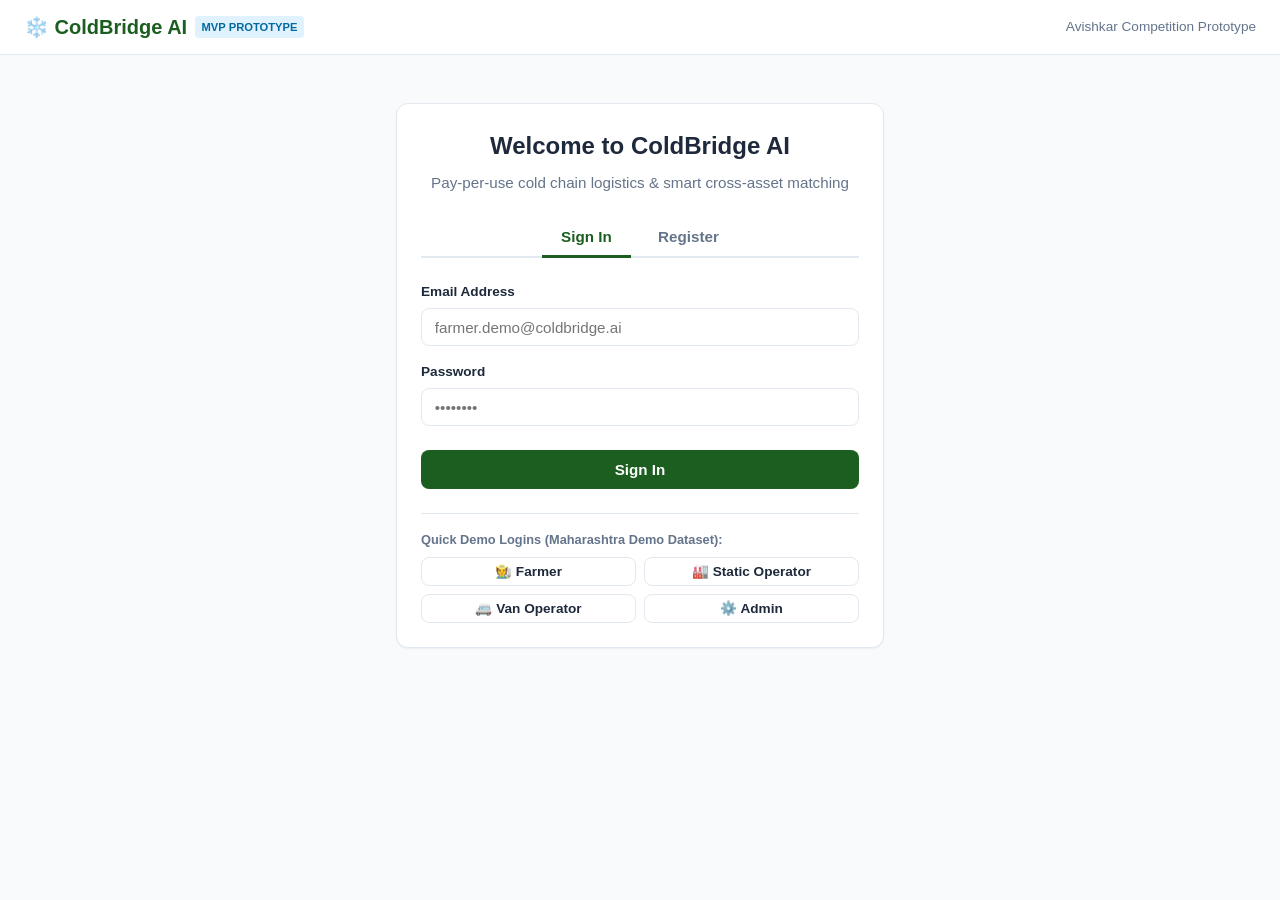
==== frontend/index.html @ 15ec1761 "ColdBridge AI Part 1 complete: P0, M0, M1, M2, M3 done" ====
<!DOCTYPE html>
<html lang="en">
<head>
    <meta charset="UTF-8">
    <meta name="viewport" content="width=device-width, initial-scale=1.0">
    <title>ColdBridge AI – Login & Registration</title>
    <link rel="stylesheet" href="css/style.css">
</head>
<body>
    <header>
        <a href="index.html" class="brand">
            <span>❄️ ColdBridge AI</span>
            <span class="brand-badge">MVP Prototype</span>
        </a>
        <div style="font-size: 0.85rem; color: var(--text-muted);">
            Avishkar Competition Prototype
        </div>
    </header>

    <div class="container" style="max-width: 520px; margin-top: 3rem;">
        <div class="card">
            <h1 class="page-title" style="font-size: 1.5rem; text-align: center;">Welcome to ColdBridge AI</h1>
            <p class="page-subtitle" style="text-align: center; margin-bottom: 1.5rem;">
                Pay-per-use cold chain logistics & smart cross-asset matching
            </p>

            <div id="alertBox" class="alert" style="display: none;"></div>

            <div class="tab-bar" style="justify-content: center;">
                <button class="tab-btn active" id="tabLoginBtn" type="button">Sign In</button>
                <button class="tab-btn" id="tabRegisterBtn" type="button">Register</button>
            </div>

            <!-- Login Form -->
            <form id="loginForm">
                <div class="form-group">
                    <label for="loginEmail">Email Address</label>
                    <input type="email" id="loginEmail" required placeholder="farmer.demo@coldbridge.ai" autocomplete="email">
                </div>
                <div class="form-group">
                    <label for="loginPassword">Password</label>
                    <input type="password" id="loginPassword" required placeholder="••••••••" autocomplete="current-password">
                </div>
                <button type="submit" id="loginSubmitBtn" class="btn btn-primary" style="width: 100%; margin-top: 0.5rem;">
                    Sign In
                </button>

                <div style="margin-top: 1.5rem; padding-top: 1rem; border-top: 1px solid var(--border);">
                    <div style="font-size: 0.8rem; font-weight: 600; color: var(--text-muted); margin-bottom: 0.5rem;">
                        Quick Demo Logins (Maharashtra Demo Dataset):
                    </div>
                    <div style="display: grid; grid-template-columns: 1fr 1fr; gap: 0.5rem;">
                        <button type="button" class="btn btn-secondary btn-sm" id="btnFillFarmer">🧑‍🌾 Farmer</button>
                        <button type="button" class="btn btn-secondary btn-sm" id="btnFillStatic">🏭 Static Operator</button>
                        <button type="button" class="btn btn-secondary btn-sm" id="btnFillVan">🚐 Van Operator</button>
                        <button type="button" class="btn btn-secondary btn-sm" id="btnFillAdmin">⚙️ Admin</button>
                    </div>
                </div>
            </form>

            <!-- Register Form -->
            <form id="registerForm" style="display: none;">
                <div class="form-group">
                    <label for="regFullName">Full Name</label>
                    <input type="text" id="regFullName" required placeholder="e.g. Ramesh Patil">
                </div>
                <div class="form-group">
                    <label for="regEmail">Email Address</label>
                    <input type="email" id="regEmail" required placeholder="you@domain.com">
                </div>
                <div class="form-group">
                    <label for="regPassword">Password (min 8 characters)</label>
                    <input type="password" id="regPassword" required minlength="8" placeholder="••••••••">
                </div>
                <div class="form-group">
                    <label for="regRole">Role</label>
                    <select id="regRole" required>
                        <option value="FARMER">Farmer (Store & transport produce)</option>
                        <option value="STATIC_OPERATOR">Static Cold Room Operator</option>
                        <option value="VAN_OPERATOR">Mobile Solar Van Operator</option>
                        <option value="BUYER">Buyer (Wholesaler / Retailer)</option>
                    </select>
                </div>
                <div class="form-group">
                    <label for="regPhone">Phone Number</label>
                    <input type="tel" id="regPhone" placeholder="+91-9822011001">
                </div>
                <button type="submit" id="regSubmitBtn" class="btn btn-primary" style="width: 100%; margin-top: 0.5rem;">
                    Create Account
                </button>
            </form>
        </div>
    </div>

    <script type="module">
        import { login, register, getMe, redirectByRole } from './js/auth.js';

        const alertBox = document.getElementById('alertBox');
        const loginForm = document.getElementById('loginForm');
        const registerForm = document.getElementById('registerForm');
        const tabLoginBtn = document.getElementById('tabLoginBtn');
        const tabRegisterBtn = document.getElementById('tabRegisterBtn');

        function showAlert(msg, type = 'error') {
            alertBox.className = `alert alert-${type}`;
            alertBox.textContent = msg;
            alertBox.style.display = 'block';
        }

        function hideAlert() {
            alertBox.style.display = 'none';
        }

        // Check if already authenticated on page load
        (async () => {
            try {
                const user = await getMe();
                if (user) {
                    redirectByRole(user);
                }
            } catch (e) {
                // Not authenticated, stay on login page
            }
        })();

        // Tab Switching
        tabLoginBtn.addEventListener('click', () => {
            tabLoginBtn.classList.add('active');
            tabRegisterBtn.classList.remove('active');
            loginForm.style.display = 'block';
            registerForm.style.display = 'none';
            hideAlert();
        });

        tabRegisterBtn.addEventListener('click', () => {
            tabRegisterBtn.classList.add('active');
            tabLoginBtn.classList.remove('active');
            registerForm.style.display = 'block';
            loginForm.style.display = 'none';
            hideAlert();
        });

        // Demo login autofill
        document.getElementById('btnFillFarmer').addEventListener('click', () => {
            document.getElementById('loginEmail').value = 'farmer.demo@coldbridge.ai';
            document.getElementById('loginPassword').value = 'FarmerDemo123!';
        });
        document.getElementById('btnFillStatic').addEventListener('click', () => {
            document.getElementById('loginEmail').value = 'static.demo@coldbridge.ai';
            document.getElementById('loginPassword').value = 'StaticDemo123!';
        });
        document.getElementById('btnFillVan').addEventListener('click', () => {
            document.getElementById('loginEmail').value = 'van.demo@coldbridge.ai';
            document.getElementById('loginPassword').value = 'VanDemo123!';
        });
        document.getElementById('btnFillAdmin').addEventListener('click', () => {
            document.getElementById('loginEmail').value = 'admin.demo@coldbridge.ai';
            document.getElementById('loginPassword').value = 'AdminDemo123!';
        });

        // Login Handler
        loginForm.addEventListener('submit', async (e) => {
            e.preventDefault();
            hideAlert();
            const btn = document.getElementById('loginSubmitBtn');
            btn.disabled = true;
            btn.textContent = 'Signing in...';

            try {
                const email = document.getElementById('loginEmail').value.trim();
                const password = document.getElementById('loginPassword').value;
                const user = await login(email, password);
                showAlert(`Welcome back, ${user.full_name}! Redirecting...`, 'success');
                setTimeout(() => redirectByRole(user), 600);
            } catch (err) {
                showAlert(err.message || 'Login failed', 'error');
            } finally {
                btn.disabled = false;
                btn.textContent = 'Sign In';
            }
        });

        // Register Handler
        registerForm.addEventListener('submit', async (e) => {
            e.preventDefault();
            hideAlert();
            const btn = document.getElementById('regSubmitBtn');
            btn.disabled = true;
            btn.textContent = 'Creating account...';

            try {
                const payload = {
                    full_name: document.getElementById('regFullName').value.trim(),
                    email: document.getElementById('regEmail').value.trim(),
                    password: document.getElementById('regPassword').value,
                    role: document.getElementById('regRole').value,
                    phone: document.getElementById('regPhone').value.trim() || null
                };
                await register(payload);
                showAlert('Account created successfully! Signing you in...', 'success');
                // Automatically log in
                const user = await login(payload.email, payload.password);
                setTimeout(() => redirectByRole(user), 600);
            } catch (err) {
                showAlert(err.message || 'Registration failed', 'error');
            } finally {
                btn.disabled = false;
                btn.textContent = 'Create Account';
            }
        });
    </script>
</body>
</html>
---- frontend/css/style.css ----
/* ColdBridge AI - Modern Accessible Design System */
:root {
    --primary: #1b5e20;
    --primary-light: #4c8c4a;
    --primary-dark: #003300;
    --secondary: #0277bd;
    --secondary-light: #58a5f0;
    --accent: #f57f17;
    --bg-page: #f8fafc;
    --bg-card: #ffffff;
    --text-main: #1e293b;
    --text-muted: #64748b;
    --border: #e2e8f0;
    --border-focus: #1b5e20;
    --success-bg: #dcfce7;
    --success-text: #15803d;
    --warning-bg: #fef9c3;
    --warning-text: #854d0e;
    --error-bg: #fee2e2;
    --error-text: #b91c1c;
    --radius-sm: 4px;
    --radius-md: 8px;
    --radius-lg: 12px;
    --shadow-sm: 0 1px 2px 0 rgb(0 0 0 / 0.05);
    --shadow-md: 0 4px 6px -1px rgb(0 0 0 / 0.1);
}

* {
    box-sizing: border-box;
    margin: 0;
    padding: 0;
}

body {
    font-family: -apple-system, BlinkMacSystemFont, "Segoe UI", Roboto, Oxygen, Ubuntu, Cantarell, sans-serif;
    background-color: var(--bg-page);
    color: var(--text-main);
    line-height: 1.5;
}

/* Header & Navigation */
header {
    background: #ffffff;
    border-bottom: 1px solid var(--border);
    padding: 0.75rem 1.5rem;
    display: flex;
    justify-content: space-between;
    align-items: center;
    position: sticky;
    top: 0;
    z-index: 100;
}

.brand {
    display: flex;
    align-items: center;
    gap: 0.5rem;
    font-size: 1.25rem;
    font-weight: 700;
    color: var(--primary);
    text-decoration: none;
}

.brand-badge {
    font-size: 0.7rem;
    background: #e0f2fe;
    color: #0369a1;
    padding: 0.15rem 0.4rem;
    border-radius: var(--radius-sm);
    font-weight: 600;
    text-transform: uppercase;
}

nav {
    display: flex;
    align-items: center;
    gap: 1rem;
}

nav a {
    color: var(--text-muted);
    text-decoration: none;
    font-weight: 500;
    font-size: 0.95rem;
    padding: 0.4rem 0.6rem;
    border-radius: var(--radius-sm);
    transition: all 0.2s ease;
}

nav a:hover, nav a.active {
    color: var(--primary);
    background: #f0fdf4;
}

.user-pill {
    display: flex;
    align-items: center;
    gap: 0.75rem;
    font-size: 0.85rem;
    background: #f1f5f9;
    padding: 0.35rem 0.75rem;
    border-radius: 9999px;
}

/* Container & Layout */
.container {
    max-width: 1200px;
    margin: 1.5rem auto;
    padding: 0 1rem;
}

.page-title {
    font-size: 1.75rem;
    font-weight: 700;
    margin-bottom: 0.5rem;
    color: var(--text-main);
}

.page-subtitle {
    font-size: 0.95rem;
    color: var(--text-muted);
    margin-bottom: 1.5rem;
}

/* Tabs & Sections */
.tab-bar {
    display: flex;
    gap: 0.5rem;
    border-bottom: 2px solid var(--border);
    margin-bottom: 1.5rem;
}

.tab-btn {
    padding: 0.6rem 1.2rem;
    background: none;
    border: none;
    font-size: 0.95rem;
    font-weight: 600;
    color: var(--text-muted);
    cursor: pointer;
    border-bottom: 3px solid transparent;
    margin-bottom: -2px;
}

.tab-btn.active {
    color: var(--primary);
    border-bottom-color: var(--primary);
}

.tab-content {
    display: none;
}

.tab-content.active {
    display: block;
}

/* Cards */
.card {
    background: var(--bg-card);
    border: 1px solid var(--border);
    border-radius: var(--radius-lg);
    padding: 1.5rem;
    box-shadow: var(--shadow-sm);
    margin-bottom: 1.5rem;
}

.card-title {
    font-size: 1.15rem;
    font-weight: 600;
    margin-bottom: 1rem;
    display: flex;
    justify-content: space-between;
    align-items: center;
}

/* Forms */
.form-grid {
    display: grid;
    grid-template-columns: repeat(auto-fit, minmax(280px, 1fr));
    gap: 1rem;
}

.form-group {
    display: flex;
    flex-direction: column;
    gap: 0.35rem;
    margin-bottom: 1rem;
}

.form-group label {
    font-size: 0.85rem;
    font-weight: 600;
    color: var(--text-main);
}

.form-group input,
.form-group select,
.form-group textarea {
    padding: 0.6rem 0.8rem;
    border: 1px solid var(--border);
    border-radius: var(--radius-md);
    font-size: 0.95rem;
    background: #fff;
    color: var(--text-main);
}

.form-group input:focus,
.form-group select:focus,
.form-group textarea:focus {
    outline: none;
    border-color: var(--border-focus);
    box-shadow: 0 0 0 3px rgba(27, 94, 32, 0.15);
}

.form-help {
    font-size: 0.75rem;
    color: var(--text-muted);
}

/* Buttons */
.btn {
    display: inline-flex;
    align-items: center;
    justify-content: center;
    gap: 0.4rem;
    padding: 0.6rem 1.2rem;
    border-radius: var(--radius-md);
    font-size: 0.95rem;
    font-weight: 600;
    cursor: pointer;
    border: 1px solid transparent;
    transition: all 0.2s ease;
}

.btn-primary {
    background: var(--primary);
    color: #fff;
}
.btn-primary:hover {
    background: var(--primary-light);
}

.btn-secondary {
    background: #fff;
    border-color: var(--border);
    color: var(--text-main);
}
.btn-secondary:hover {
    background: #f8fafc;
}

.btn-danger {
    background: #dc2626;
    color: #fff;
}
.btn-danger:hover {
    background: #b91c1c;
}

.btn-sm {
    padding: 0.35rem 0.75rem;
    font-size: 0.85rem;
}

/* Labels & Badges */
.badge-group {
    display: inline-flex;
    gap: 0.35rem;
    align-items: center;
    flex-wrap: wrap;
}

.badge {
    display: inline-flex;
    align-items: center;
    padding: 0.15rem 0.5rem;
    border-radius: var(--radius-sm);
    font-size: 0.75rem;
    font-weight: 600;
    text-transform: uppercase;
    letter-spacing: 0.02em;
}

/* DATA SOURCE Badges */
.badge-source-simulated {
    background: #f1f5f9;
    color: #475569;
    border: 1px solid #cbd5e1;
}
.badge-source-live {
    background: #dbeafe;
    color: #1e40af;
    border: 1px solid #93c5fd;
}

/* DATA STATUS Badges */
.badge-status-fresh {
    background: var(--success-bg);
    color: var(--success-text);
}
.badge-status-stale {
    background: var(--warning-bg);
    color: var(--warning-text);
}
.badge-status-unavailable {
    background: #f3f4f6;
    color: #6b7280;
}

/* Asset Type Badges */
.badge-type-room {
    background: #dcfce7;
    color: #15803d;
}
.badge-type-van {
    background: #e0f2fe;
    color: #0369a1;
}

/* Notifications & Banners */
.alert {
    padding: 0.75rem 1rem;
    border-radius: var(--radius-md);
    margin-bottom: 1rem;
    font-size: 0.9rem;
    display: flex;
    align-items: center;
    justify-content: space-between;
}
.alert-success {
    background: var(--success-bg);
    color: var(--success-text);
    border: 1px solid #bbf7d0;
}
.alert-error {
    background: var(--error-bg);
    color: var(--error-text);
    border: 1px solid #fecaca;
}
.alert-info {
    background: #e0f2fe;
    color: #0369a1;
    border: 1px solid #bae6fd;
}

/* Tables */
.table-container {
    overflow-x: auto;
}

table {
    width: 100%;
    border-collapse: collapse;
    font-size: 0.9rem;
}

th, td {
    padding: 0.75rem 1rem;
    text-align: left;
    border-bottom: 1px solid var(--border);
}

th {
    background: #f8fafc;
    font-weight: 600;
    color: var(--text-muted);
}

tbody tr:hover {
    background: #f1f5f9;
}

/* Empty / Loading States */
.state-box {
    text-align: center;
    padding: 3rem 1.5rem;
    color: var(--text-muted);
}
.state-box .state-icon {
    font-size: 2.5rem;
    margin-bottom: 0.5rem;
}

/* Grid for Cards */
.grid-cards {
    display: grid;
    grid-template-columns: repeat(auto-fill, minmax(320px, 1fr));
    gap: 1.25rem;
}

.asset-card {
    background: #fff;
    border: 1px solid var(--border);
    border-radius: var(--radius-lg);
    padding: 1.25rem;
    display: flex;
    flex-direction: column;
    gap: 0.75rem;
    box-shadow: var(--shadow-sm);
}

.asset-card-header {
    display: flex;
    justify-content: space-between;
    align-items: flex-start;
}

.asset-meta {
    display: grid;
    grid-template-columns: 1fr 1fr;
    gap: 0.5rem;
    font-size: 0.85rem;
    background: #f8fafc;
    padding: 0.75rem;
    border-radius: var(--radius-md);
}

.asset-meta div {
    display: flex;
    flex-direction: column;
}

.asset-meta span.label {
    font-size: 0.75rem;
    color: var(--text-muted);
}

.asset-meta span.val {
    font-weight: 600;
}
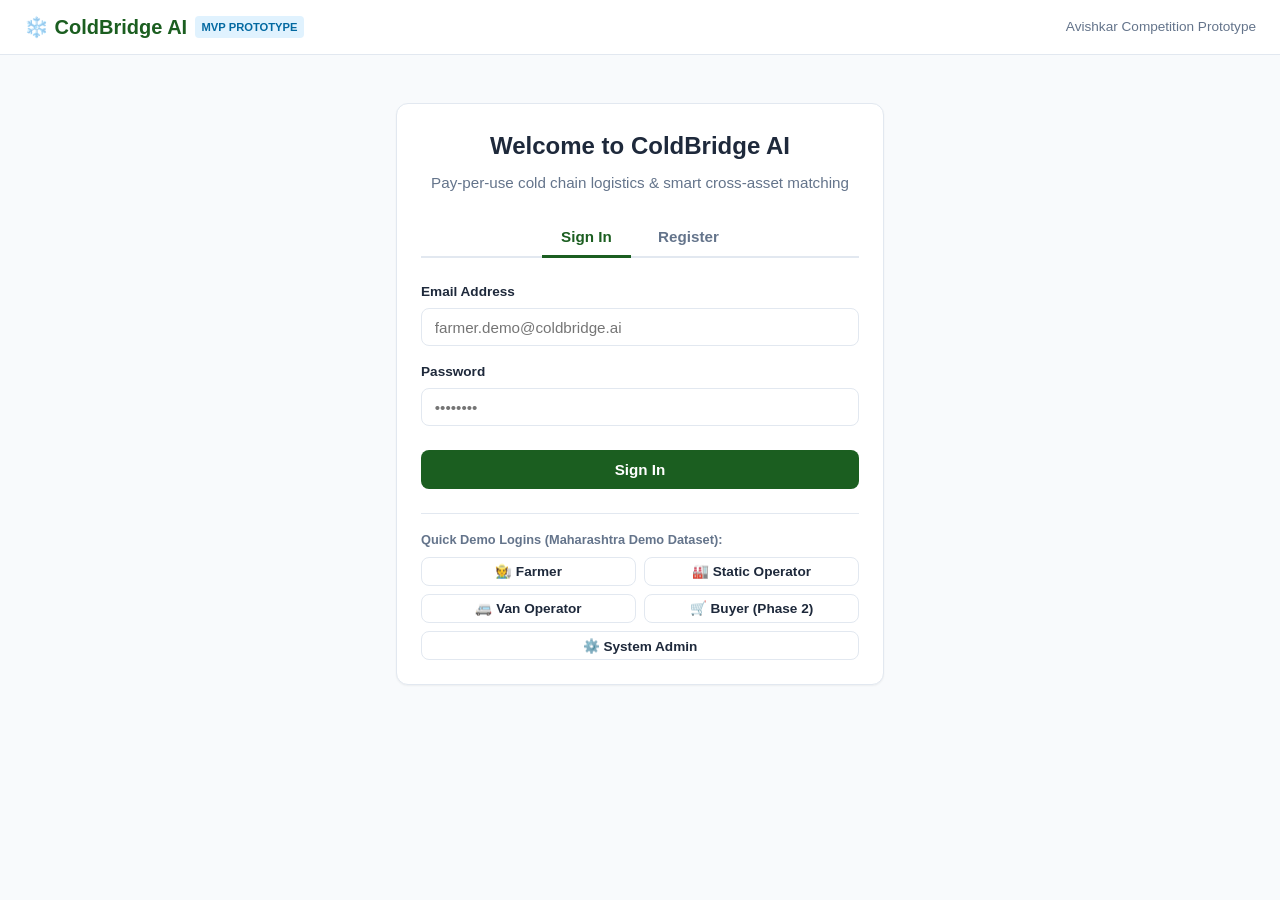
==== commit 4c21a6ca: "M7 done: inventory auto-creation, operator quality approval, surplus marketplace with sliding discou" ====
--- a/frontend/index.html
+++ b/frontend/index.html
@@ -53,7 +53,8 @@
                         <button type="button" class="btn btn-secondary btn-sm" id="btnFillFarmer">🧑‍🌾 Farmer</button>
                         <button type="button" class="btn btn-secondary btn-sm" id="btnFillStatic">🏭 Static Operator</button>
                         <button type="button" class="btn btn-secondary btn-sm" id="btnFillVan">🚐 Van Operator</button>
-                        <button type="button" class="btn btn-secondary btn-sm" id="btnFillAdmin">⚙️ Admin</button>
+                        <button type="button" class="btn btn-secondary btn-sm" id="btnFillBuyer">🛒 Buyer (Phase 2)</button>
+                        <button type="button" class="btn btn-secondary btn-sm" id="btnFillAdmin" style="grid-column: span 2;">⚙️ System Admin</button>
                     </div>
                 </div>
             </form>
@@ -152,6 +153,10 @@
         document.getElementById('btnFillVan').addEventListener('click', () => {
             document.getElementById('loginEmail').value = 'van.demo@coldbridge.ai';
             document.getElementById('loginPassword').value = 'VanDemo123!';
+        });
+        document.getElementById('btnFillBuyer').addEventListener('click', () => {
+            document.getElementById('loginEmail').value = 'buyer.demo@coldbridge.ai';
+            document.getElementById('loginPassword').value = 'BuyerDemo123!';
         });
         document.getElementById('btnFillAdmin').addEventListener('click', () => {
             document.getElementById('loginEmail').value = 'admin.demo@coldbridge.ai';
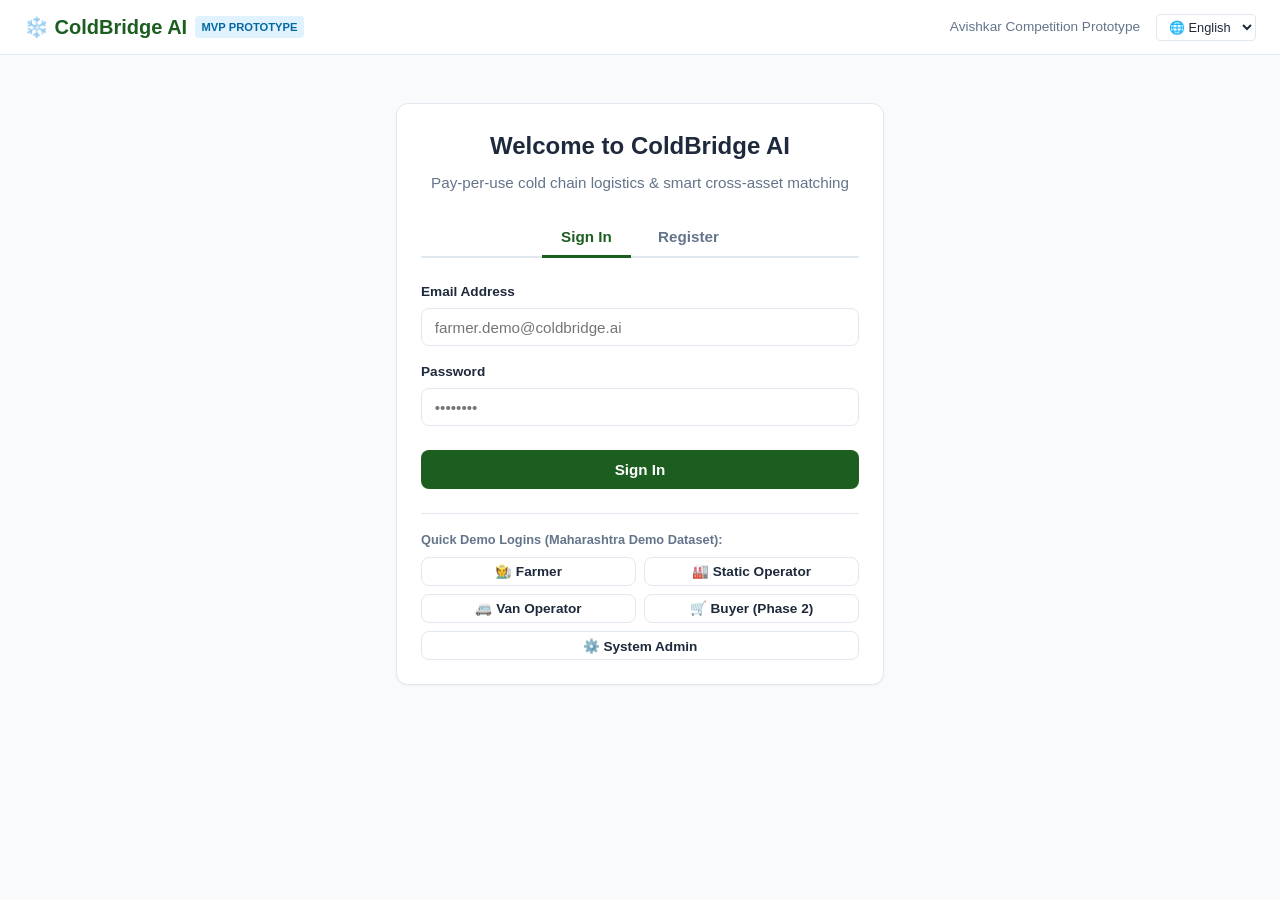
==== commit 7b7e98ee: "C9 done: complete Hindi and Marathi localization dictionary" ====
--- a/frontend/index.html
+++ b/frontend/index.html
@@ -12,41 +12,48 @@
             <span>❄️ ColdBridge AI</span>
             <span class="brand-badge">MVP Prototype</span>
         </a>
-        <div style="font-size: 0.85rem; color: var(--text-muted);">
-            Avishkar Competition Prototype
+        <div style="display: flex; align-items: center; gap: 1rem;">
+            <div style="font-size: 0.85rem; color: var(--text-muted);">
+                Avishkar Competition Prototype
+            </div>
+            <select id="langSwitcher" style="padding: 0.25rem 0.5rem; font-size: 0.8rem; border-radius: 4px; border: 1px solid var(--border); background: var(--surface); color: var(--text); cursor: pointer;">
+                <option value="en">🌐 English</option>
+                <option value="hi">🇮🇳 हिंदी</option>
+                <option value="mr">🚩 मराठी</option>
+            </select>
         </div>
     </header>
 
     <div class="container" style="max-width: 520px; margin-top: 3rem;">
         <div class="card">
-            <h1 class="page-title" style="font-size: 1.5rem; text-align: center;">Welcome to ColdBridge AI</h1>
-            <p class="page-subtitle" style="text-align: center; margin-bottom: 1.5rem;">
+            <h1 class="page-title" style="font-size: 1.5rem; text-align: center;" data-i18n="auth_welcome">Welcome to ColdBridge AI</h1>
+            <p class="page-subtitle" style="text-align: center; margin-bottom: 1.5rem;" data-i18n="auth_subtitle">
                 Pay-per-use cold chain logistics & smart cross-asset matching
             </p>
 
             <div id="alertBox" class="alert" style="display: none;"></div>
 
             <div class="tab-bar" style="justify-content: center;">
-                <button class="tab-btn active" id="tabLoginBtn" type="button">Sign In</button>
-                <button class="tab-btn" id="tabRegisterBtn" type="button">Register</button>
+                <button class="tab-btn active" id="tabLoginBtn" type="button" data-i18n="tab_sign_in">Sign In</button>
+                <button class="tab-btn" id="tabRegisterBtn" type="button" data-i18n="tab_register">Register</button>
             </div>
 
             <!-- Login Form -->
             <form id="loginForm">
                 <div class="form-group">
-                    <label for="loginEmail">Email Address</label>
+                    <label for="loginEmail" data-i18n="label_email">Email Address</label>
                     <input type="email" id="loginEmail" required placeholder="farmer.demo@coldbridge.ai" autocomplete="email">
                 </div>
                 <div class="form-group">
-                    <label for="loginPassword">Password</label>
+                    <label for="loginPassword" data-i18n="label_password">Password</label>
                     <input type="password" id="loginPassword" required placeholder="••••••••" autocomplete="current-password">
                 </div>
-                <button type="submit" id="loginSubmitBtn" class="btn btn-primary" style="width: 100%; margin-top: 0.5rem;">
+                <button type="submit" id="loginSubmitBtn" class="btn btn-primary" style="width: 100%; margin-top: 0.5rem;" data-i18n="btn_sign_in">
                     Sign In
                 </button>
 
                 <div style="margin-top: 1.5rem; padding-top: 1rem; border-top: 1px solid var(--border);">
-                    <div style="font-size: 0.8rem; font-weight: 600; color: var(--text-muted); margin-bottom: 0.5rem;">
+                    <div style="font-size: 0.8rem; font-weight: 600; color: var(--text-muted); margin-bottom: 0.5rem;" data-i18n="demo_logins_title">
                         Quick Demo Logins (Maharashtra Demo Dataset):
                     </div>
                     <div style="display: grid; grid-template-columns: 1fr 1fr; gap: 0.5rem;">
@@ -62,19 +69,19 @@
             <!-- Register Form -->
             <form id="registerForm" style="display: none;">
                 <div class="form-group">
-                    <label for="regFullName">Full Name</label>
+                    <label for="regFullName" data-i18n="label_full_name">Full Name</label>
                     <input type="text" id="regFullName" required placeholder="e.g. Ramesh Patil">
                 </div>
                 <div class="form-group">
-                    <label for="regEmail">Email Address</label>
+                    <label for="regEmail" data-i18n="label_email">Email Address</label>
                     <input type="email" id="regEmail" required placeholder="you@domain.com">
                 </div>
                 <div class="form-group">
-                    <label for="regPassword">Password (min 8 characters)</label>
+                    <label for="regPassword" data-i18n="label_password">Password (min 8 characters)</label>
                     <input type="password" id="regPassword" required minlength="8" placeholder="••••••••">
                 </div>
                 <div class="form-group">
-                    <label for="regRole">Role</label>
+                    <label for="regRole" data-i18n="label_role">Role</label>
                     <select id="regRole" required>
                         <option value="FARMER">Farmer (Store & transport produce)</option>
                         <option value="STATIC_OPERATOR">Static Cold Room Operator</option>
@@ -83,10 +90,10 @@
                     </select>
                 </div>
                 <div class="form-group">
-                    <label for="regPhone">Phone Number</label>
+                    <label for="regPhone" data-i18n="label_phone">Phone Number</label>
                     <input type="tel" id="regPhone" placeholder="+91-9822011001">
                 </div>
-                <button type="submit" id="regSubmitBtn" class="btn btn-primary" style="width: 100%; margin-top: 0.5rem;">
+                <button type="submit" id="regSubmitBtn" class="btn btn-primary" style="width: 100%; margin-top: 0.5rem;" data-i18n="btn_create_account">
                     Create Account
                 </button>
             </form>
@@ -95,6 +102,7 @@
 
     <script type="module">
         import { login, register, getMe, redirectByRole } from './js/auth.js';
+        import { initI18n, setLanguage, getLanguage } from './js/i18n.js';
 
         const alertBox = document.getElementById('alertBox');
         const loginForm = document.getElementById('loginForm');
@@ -110,6 +118,16 @@
 
         function hideAlert() {
             alertBox.style.display = 'none';
+        }
+
+        // Initialize i18n
+        initI18n();
+        const langSwitcher = document.getElementById('langSwitcher');
+        if (langSwitcher) {
+            langSwitcher.value = getLanguage();
+            langSwitcher.addEventListener('change', (e) => {
+                setLanguage(e.target.value);
+            });
         }
 
         // Check if already authenticated on page load
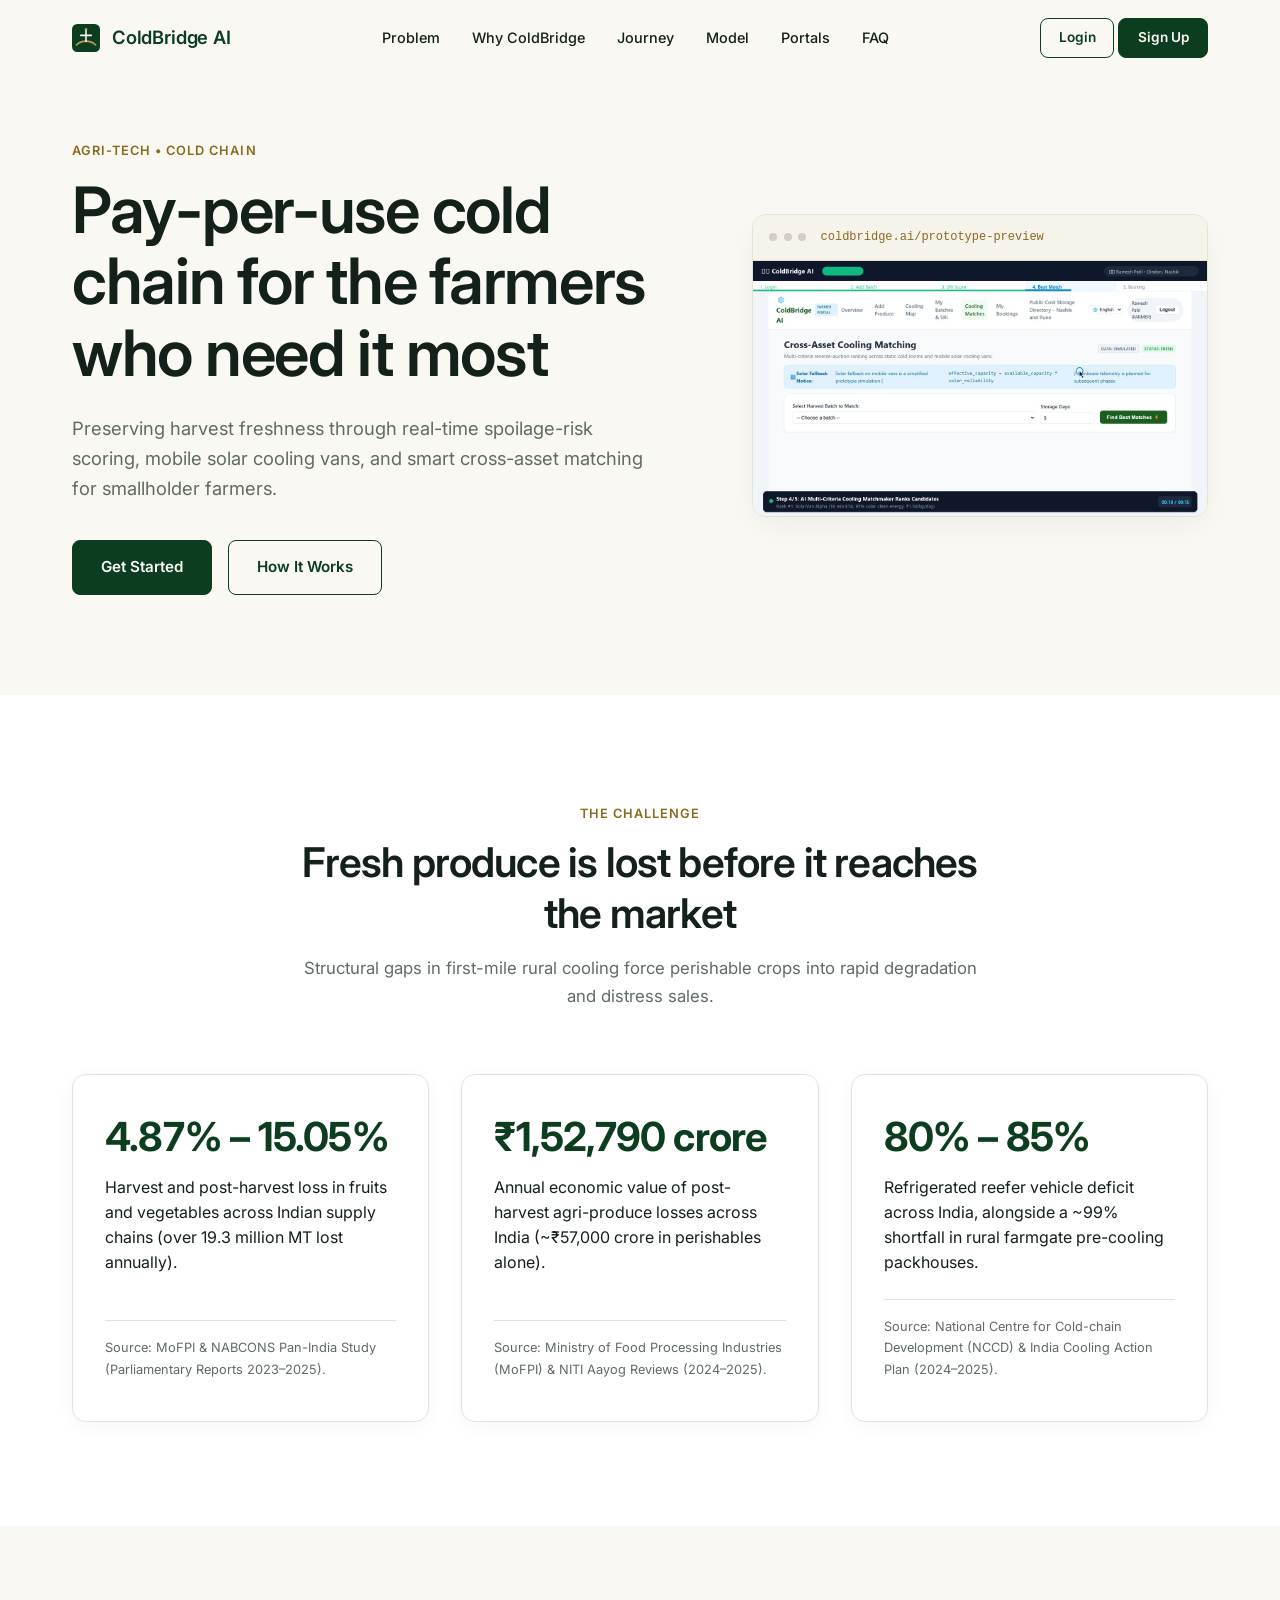
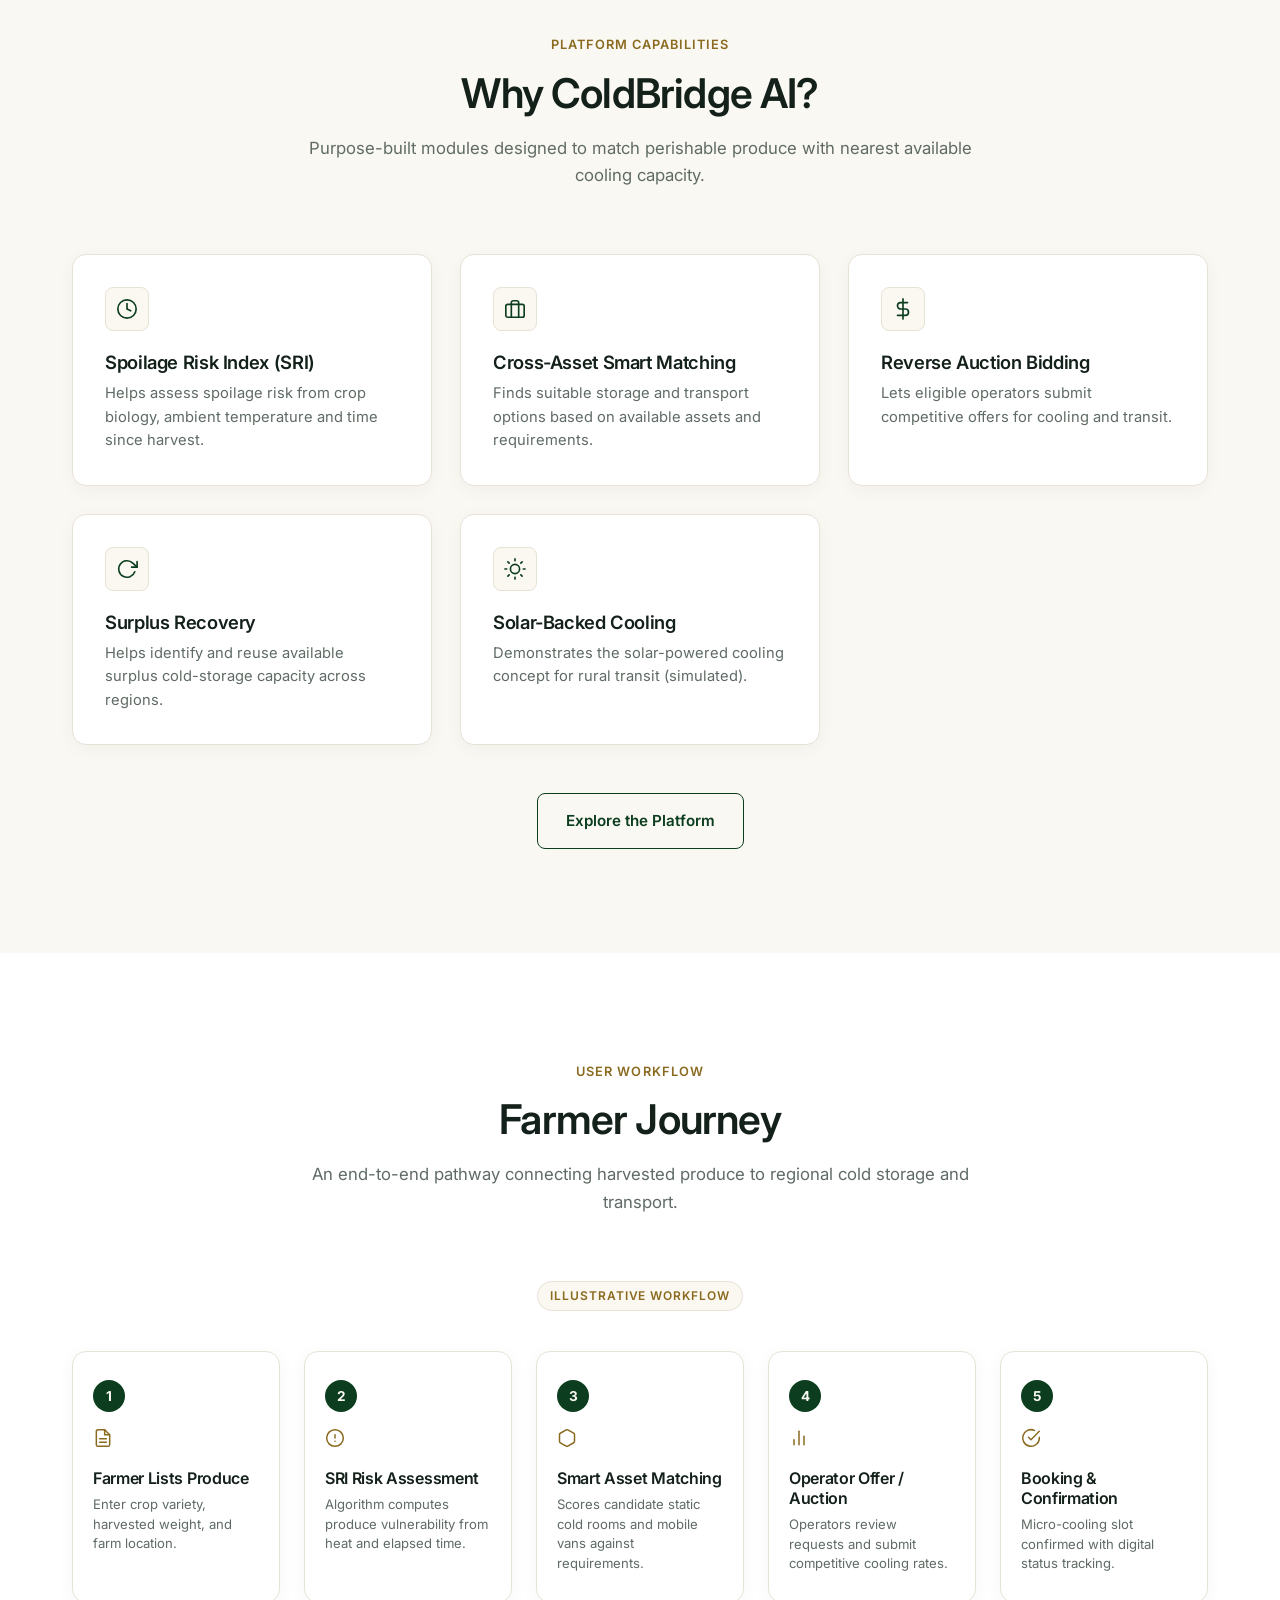
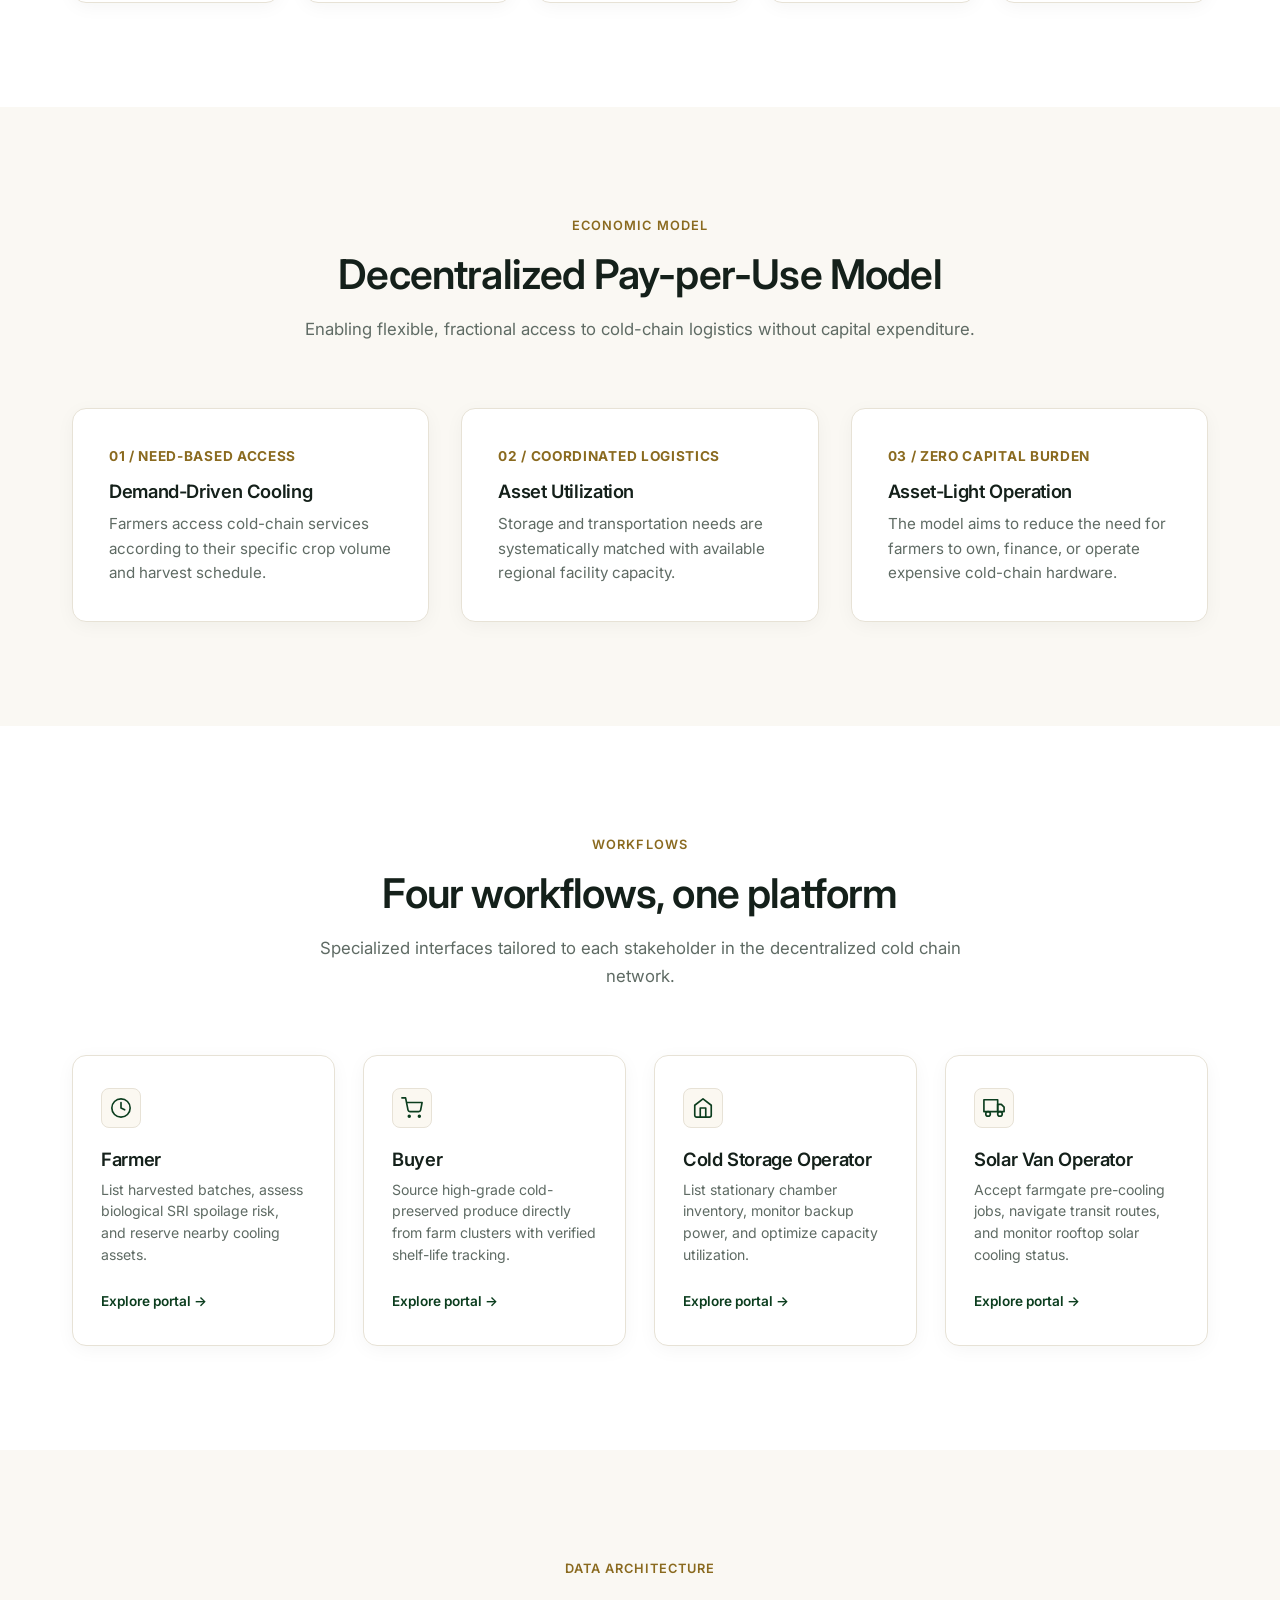
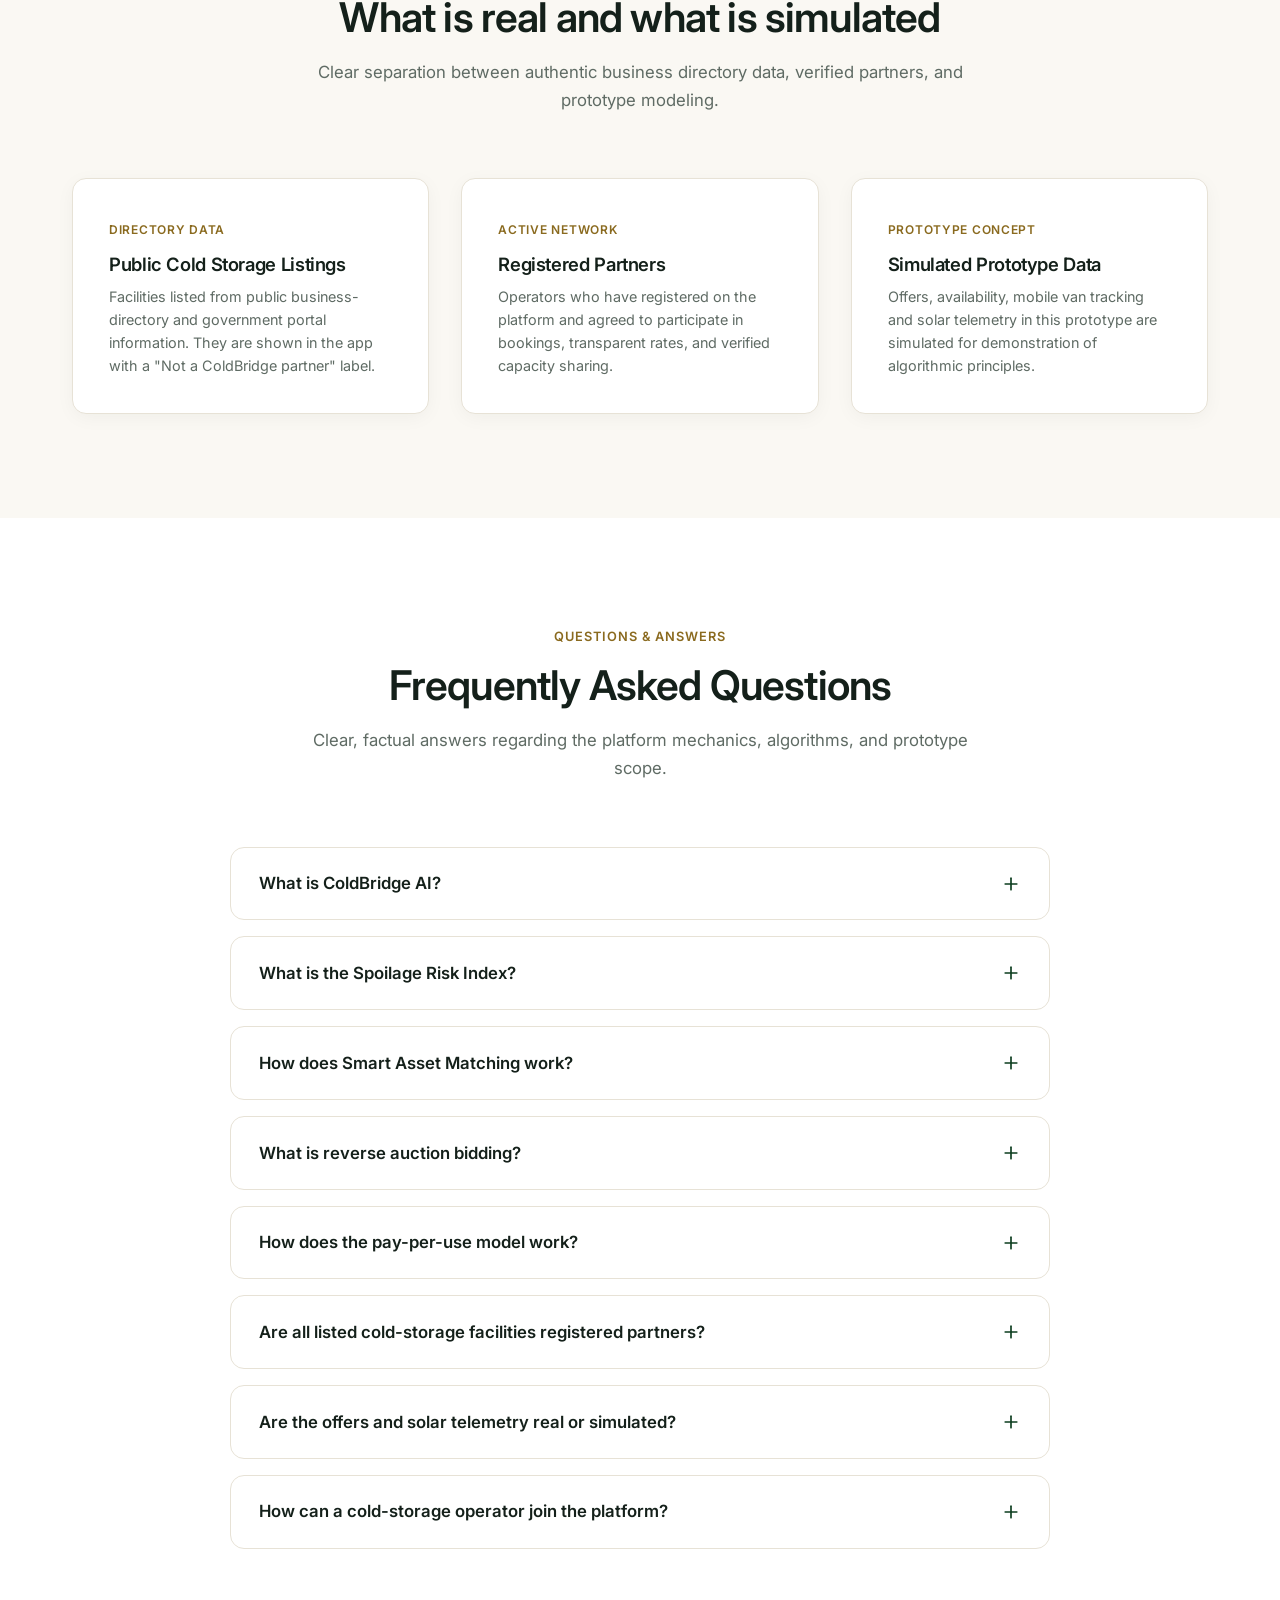
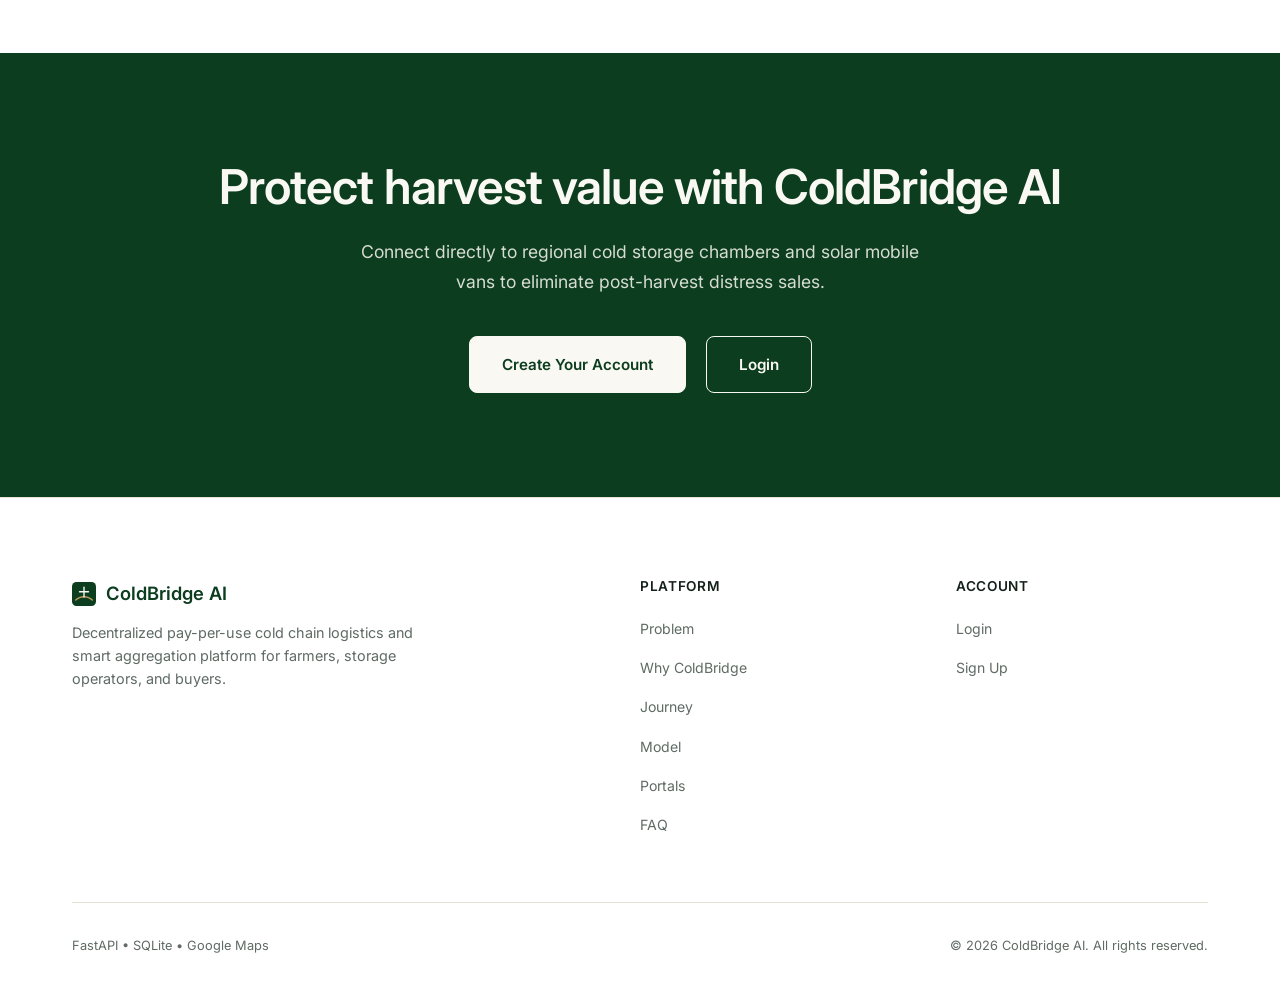
==== commit 3a242ee5: "first commit" ====
--- a/frontend/index.html
+++ b/frontend/index.html
@@ -1,236 +1,762 @@
 <!DOCTYPE html>
 <html lang="en">
+
 <head>
     <meta charset="UTF-8">
     <meta name="viewport" content="width=device-width, initial-scale=1.0">
-    <title>ColdBridge AI – Login & Registration</title>
-    <link rel="stylesheet" href="css/style.css">
+    <title>ColdBridge AI – Pay-Per-Use Cold Chain for Farmers</title>
+    <meta name="description"
+        content="Pay-per-use cold chain logistics, Spoilage Risk Index (SRI) scoring, and smart asset matching for marginal farmers and regional storage operators.">
+
+    <!-- Fonts: Inter (Preconnected Google Fonts) -->
+    <link rel="preconnect" href="https://fonts.googleapis.com">
+    <link rel="preconnect" href="https://fonts.gstatic.com" crossorigin>
+    <link href="https://fonts.googleapis.com/css2?family=Inter:wght@400;500;600;700&display=swap" rel="stylesheet">
+
+    <!-- Favicon -->
+    <link rel="icon" type="image/svg+xml" href="assets/favicon.svg">
+
+    <!-- Open Graph & Social Sharing -->
+    <meta property="og:title" content="ColdBridge AI – Pay-Per-Use Cold Chain for Farmers">
+    <meta property="og:description"
+        content="Pay-per-use cold chain logistics, Spoilage Risk Index (SRI) scoring, and smart asset matching for marginal farmers and storage operators.">
+    <meta property="og:type" content="website">
+    <meta property="og:image" content="assets/prototype-poster.jpg">
+    <meta name="twitter:card" content="summary_large_image">
+    <meta name="twitter:title" content="ColdBridge AI – Pay-Per-Use Cold Chain for Farmers">
+    <meta name="twitter:description"
+        content="Pay-per-use cold chain logistics, Spoilage Risk Index (SRI) scoring, and smart asset matching for marginal farmers and storage operators.">
+    <meta name="twitter:image" content="assets/prototype-poster.jpg">
+
+    <!-- Stylesheet -->
+
+    <link rel="stylesheet" href="css/landing.css">
 </head>
+
 <body>
+
+    <!-- Accessible Skip Link -->
+    <a href="#main" class="skip-link">Skip to content</a>
+
+    <!-- =========================================================================
+         1. STICKY NAVBAR
+         ========================================================================= -->
     <header>
-        <a href="index.html" class="brand">
-            <span>❄️ ColdBridge AI</span>
-            <span class="brand-badge">MVP Prototype</span>
-        </a>
-        <div style="display: flex; align-items: center; gap: 1rem;">
-            <div style="font-size: 0.85rem; color: var(--text-muted);">
-                Avishkar Competition Prototype
-            </div>
-            <select id="langSwitcher" style="padding: 0.25rem 0.5rem; font-size: 0.8rem; border-radius: 4px; border: 1px solid var(--border); background: var(--surface); color: var(--text); cursor: pointer;">
-                <option value="en">🌐 English</option>
-                <option value="hi">🇮🇳 हिंदी</option>
-                <option value="mr">🚩 मराठी</option>
-            </select>
+        <nav class="site-nav" aria-label="Main Navigation">
+            <div class="container nav-inner">
+                <!-- Brand Logo & Name -->
+                <a href="#hero" class="nav-brand" aria-label="ColdBridge AI Home">
+                    <svg class="nav-brand-mark" viewBox="0 0 32 32" fill="none" xmlns="http://www.w3.org/2000/svg"
+                        aria-hidden="true">
+                        <rect width="32" height="32" rx="6" fill="#0b3d1e" />
+                        <path d="M5 24 C11 18, 21 18, 27 24" stroke="#b8975a" stroke-width="2" stroke-linecap="round" />
+                        <line x1="16" y1="7" x2="16" y2="20" stroke="#faf8f3" stroke-width="1.8"
+                            stroke-linecap="round" />
+                        <line x1="10" y1="13" x2="22" y2="13" stroke="#faf8f3" stroke-width="1.8"
+                            stroke-linecap="round" />
+                        <circle cx="16" cy="6" r="1.5" fill="#b8975a" />
+                    </svg>
+                    <span>ColdBridge AI</span>
+                </a>
+
+                <!-- Navigation Links -->
+                <ul class="nav-links" id="navLinks">
+                    <li><a href="#problem">Problem</a></li>
+                    <li><a href="#why">Why ColdBridge</a></li>
+                    <li><a href="#journey">Journey</a></li>
+                    <li><a href="#model">Model</a></li>
+                    <li><a href="#roles">Portals</a></li>
+                    <li><a href="#faq">FAQ</a></li>
+                </ul>
+
+                <!-- Account Actions (Dynamically Updated by landing.js) -->
+                <div class="nav-actions">
+                    <div id="navAuthActions">
+                        <a href="login.html#login" class="btn-nav-outline" id="navBtnLogin">Login</a>
+                        <a href="login.html#register" class="btn-nav-fill" id="navBtnSignup">Sign Up</a>
+                    </div>
+                    <button class="nav-hamburger" id="navHamburger" aria-label="Toggle navigation menu"
+                        aria-expanded="false" type="button">
+                        <svg width="22" height="22" viewBox="0 0 24 24" fill="none" stroke="currentColor"
+                            stroke-width="2" stroke-linecap="round" stroke-linejoin="round" aria-hidden="true">
+                            <line x1="3" y1="12" x2="21" y2="12"></line>
+                            <line x1="3" y1="6" x2="21" y2="6"></line>
+                            <line x1="3" y1="18" x2="21" y2="18"></line>
+                        </svg>
+                    </button>
+                </div>
+            </div>
+        </nav>
+    </header>
+
+    <main id="main">
+
+        <!-- =========================================================================
+             2. HERO SECTION
+             ========================================================================= -->
+        <section id="hero" class="hero-section" aria-labelledby="hero-title">
+            <div class="container">
+                <div class="hero-grid">
+                    <!-- Left: Content -->
+                    <div class="hero-content">
+                        <span class="eyebrow">Agri-Tech • Cold Chain</span>
+                        <h1 id="hero-title" class="hero-headline">
+                            Pay-per-use cold chain for the farmers who need it most
+                        </h1>
+                        <p class="hero-subtext">
+                            Preserving harvest freshness through real-time spoilage-risk scoring, mobile solar cooling
+                            vans, and smart cross-asset matching for smallholder farmers.
+                        </p>
+                        <div class="hero-actions">
+                            <a href="login.html#register" class="btn-primary" id="heroBtnStart">Get Started</a>
+                            <a href="#journey" class="btn-secondary" id="heroBtnJourney">How It Works</a>
+                        </div>
+                    </div>
+
+                    <!-- Right: Minimal Framed Visual with Automated Demo Video -->
+                    <div class="hero-visual-frame fade-up">
+                        <div class="frame-bar" aria-hidden="true">
+                            <span class="frame-dot"></span>
+                            <span class="frame-dot"></span>
+                            <span class="frame-dot"></span>
+                            <span class="frame-url">coldbridge.ai/prototype-preview</span>
+                        </div>
+                        <video id="heroVideoPlayer" class="hero-image" autoplay muted loop playsinline preload="auto"
+                            poster="assets/prototype-poster.jpg" title="ColdBridge AI platform prototype preview">
+                            <source src="assets/prototype-demo.mp4" type="video/mp4">
+                            <img src="assets/prototype-poster.jpg" alt="ColdBridge AI platform dashboard preview"
+                                class="hero-image" width="1280" height="720">
+                        </video>
+                    </div>
+                </div>
+            </div>
+        </section>
+
+        <!-- =========================================================================
+             3. PROBLEM SECTION (3 STAT CARDS)
+             ========================================================================= -->
+        <section id="problem" class="section section-alt" aria-labelledby="problem-title">
+            <div class="container">
+                <div class="section-header fade-up">
+                    <span class="eyebrow">The Challenge</span>
+                    <h2 id="problem-title" class="section-title">Fresh produce is lost before it reaches the market</h2>
+                    <p class="section-subtitle">
+                        Structural gaps in first-mile rural cooling force perishable crops into rapid degradation and
+                        distress sales.
+                    </p>
+                </div>
+
+                <div class="problem-grid">
+                    <!-- Stat Card 1 -->
+                    <div class="problem-card fade-up">
+                        <div>
+                            <div class="problem-stat">4.87% – 15.05%</div>
+                            <p class="problem-desc">Harvest and post-harvest loss in fruits and vegetables across Indian supply chains (over 19.3 million MT lost annually).</p>
+                        </div>
+                        <div class="problem-source">Source: MoFPI & NABCONS Pan-India Study (Parliamentary Reports 2023–2025).</div>
+                    </div>
+
+                    <!-- Stat Card 2 -->
+                    <div class="problem-card fade-up">
+                        <div>
+                            <div class="problem-stat">₹1,52,790 crore</div>
+                            <p class="problem-desc">Annual economic value of post-harvest agri-produce losses across India (~₹57,000 crore in perishables alone).</p>
+                        </div>
+                        <div class="problem-source">Source: Ministry of Food Processing Industries (MoFPI) & NITI Aayog Reviews (2024–2025).</div>
+                    </div>
+
+                    <!-- Stat Card 3 -->
+                    <div class="problem-card fade-up">
+                        <div>
+                            <div class="problem-stat">80% – 85%</div>
+                            <p class="problem-desc">Refrigerated reefer vehicle deficit across India, alongside a ~99% shortfall in rural farmgate pre-cooling packhouses.</p>
+                        </div>
+                        <div class="problem-source">Source: National Centre for Cold-chain Development (NCCD) & India Cooling Action Plan (2024–2025).</div>
+                    </div>
+                </div>
+            </div>
+        </section>
+
+        <!-- =========================================================================
+             4. WHY COLDBRIDGE AI (5 COMPACT CARDS)
+             ========================================================================= -->
+        <section id="why" class="section" aria-labelledby="why-title">
+            <div class="container">
+                <div class="section-header fade-up">
+                    <span class="eyebrow">Platform Capabilities</span>
+                    <h2 id="why-title" class="section-title">Why ColdBridge AI?</h2>
+                    <p class="section-subtitle">
+                        Purpose-built modules designed to match perishable produce with nearest available cooling
+                        capacity.
+                    </p>
+                </div>
+
+                <div class="why-grid">
+                    <!-- Feature 1 -->
+                    <div class="why-card fade-up">
+                        <div class="why-icon-wrap" aria-hidden="true">
+                            <svg width="22" height="22" viewBox="0 0 24 24" fill="none" stroke="currentColor"
+                                stroke-width="1.8" stroke-linecap="round" stroke-linejoin="round">
+                                <circle cx="12" cy="12" r="10"></circle>
+                                <polyline points="12 6 12 12 16 14"></polyline>
+                            </svg>
+                        </div>
+                        <h3 class="why-title">Spoilage Risk Index (SRI)</h3>
+                        <p class="why-desc">Helps assess spoilage risk from crop biology, ambient temperature and time
+                            since harvest.</p>
+                    </div>
+
+                    <!-- Feature 2 -->
+                    <div class="why-card fade-up">
+                        <div class="why-icon-wrap" aria-hidden="true">
+                            <svg width="22" height="22" viewBox="0 0 24 24" fill="none" stroke="currentColor"
+                                stroke-width="1.8" stroke-linecap="round" stroke-linejoin="round">
+                                <rect x="2" y="7" width="20" height="14" rx="2" ry="2"></rect>
+                                <path d="M16 21V5a2 2 0 0 0-2-2h-4a2 2 0 0 0-2 2v16"></path>
+                            </svg>
+                        </div>
+                        <h3 class="why-title">Cross-Asset Smart Matching</h3>
+                        <p class="why-desc">Finds suitable storage and transport options based on available assets and
+                            requirements.</p>
+                    </div>
+
+                    <!-- Feature 3 -->
+                    <div class="why-card fade-up">
+                        <div class="why-icon-wrap" aria-hidden="true">
+                            <svg width="22" height="22" viewBox="0 0 24 24" fill="none" stroke="currentColor"
+                                stroke-width="1.8" stroke-linecap="round" stroke-linejoin="round">
+                                <line x1="12" y1="1" x2="12" y2="23"></line>
+                                <path d="M17 5H9.5a3.5 3.5 0 0 0 0 7h5a3.5 3.5 0 0 1 0 7H6"></path>
+                            </svg>
+                        </div>
+                        <h3 class="why-title">Reverse Auction Bidding</h3>
+                        <p class="why-desc">Lets eligible operators submit competitive offers for cooling and transit.
+                        </p>
+                    </div>
+
+                    <!-- Feature 4 -->
+                    <div class="why-card fade-up">
+                        <div class="why-icon-wrap" aria-hidden="true">
+                            <svg width="22" height="22" viewBox="0 0 24 24" fill="none" stroke="currentColor"
+                                stroke-width="1.8" stroke-linecap="round" stroke-linejoin="round">
+                                <polyline points="23 4 23 10 17 10"></polyline>
+                                <path d="M20.49 15a9 9 0 1 1-2.12-9.36L23 10"></path>
+                            </svg>
+                        </div>
+                        <h3 class="why-title">Surplus Recovery</h3>
+                        <p class="why-desc">Helps identify and reuse available surplus cold-storage capacity across
+                            regions.</p>
+                    </div>
+
+                    <!-- Feature 5 -->
+                    <div class="why-card fade-up">
+                        <div class="why-icon-wrap" aria-hidden="true">
+                            <svg width="22" height="22" viewBox="0 0 24 24" fill="none" stroke="currentColor"
+                                stroke-width="1.8" stroke-linecap="round" stroke-linejoin="round">
+                                <circle cx="12" cy="12" r="5"></circle>
+                                <line x1="12" y1="1" x2="12" y2="3"></line>
+                                <line x1="12" y1="21" x2="12" y2="23"></line>
+                                <line x1="4.22" y1="4.22" x2="5.64" y2="5.64"></line>
+                                <line x1="18.36" y1="18.36" x2="19.78" y2="19.78"></line>
+                                <line x1="1" y1="12" x2="3" y2="12"></line>
+                                <line x1="21" y1="12" x2="23" y2="12"></line>
+                                <line x1="4.22" y1="19.78" x2="5.64" y2="18.36"></line>
+                                <line x1="18.36" y1="5.64" x2="19.78" y2="4.22"></line>
+                            </svg>
+                        </div>
+                        <h3 class="why-title">Solar-Backed Cooling</h3>
+                        <p class="why-desc">Demonstrates the solar-powered cooling concept for rural transit
+                            (simulated).</p>
+                    </div>
+                </div>
+
+                <div class="why-action-wrap fade-up">
+                    <a href="#roles" class="btn-secondary">Explore the Platform</a>
+                </div>
+            </div>
+        </section>
+
+        <!-- =========================================================================
+             5. FARMER JOURNEY (5 STEPS)
+             ========================================================================= -->
+        <section id="journey" class="section section-alt" aria-labelledby="journey-title">
+            <div class="container">
+                <div class="section-header fade-up">
+                    <span class="eyebrow">User Workflow</span>
+                    <h2 id="journey-title" class="section-title">Farmer Journey</h2>
+                    <p class="section-subtitle">
+                        An end-to-end pathway connecting harvested produce to regional cold storage and transport.
+                    </p>
+                </div>
+
+                <div class="journey-label-wrap fade-up">
+                    <span class="journey-note">Illustrative workflow</span>
+                </div>
+
+                <ol class="journey-steps">
+                    <!-- Step 1 -->
+                    <li class="journey-step fade-up" tabindex="0">
+                        <div class="step-badge" aria-hidden="true">1</div>
+                        <div class="step-icon-wrap" aria-hidden="true">
+                            <svg width="20" height="20" viewBox="0 0 24 24" fill="none" stroke="currentColor"
+                                stroke-width="1.8" stroke-linecap="round" stroke-linejoin="round">
+                                <path d="M14 2H6a2 2 0 0 0-2 2v16a2 2 0 0 0 2 2h12a2 2 0 0 0 2-2V8z"></path>
+                                <polyline points="14 2 14 8 20 8"></polyline>
+                                <line x1="16" y1="13" x2="8" y2="13"></line>
+                                <line x1="16" y1="17" x2="8" y2="17"></line>
+                            </svg>
+                        </div>
+                        <h3 class="step-title">Farmer Lists Produce</h3>
+                        <p class="step-desc">Enter crop variety, harvested weight, and farm location.</p>
+                    </li>
+
+                    <!-- Step 2 -->
+                    <li class="journey-step fade-up" tabindex="0">
+                        <div class="step-badge" aria-hidden="true">2</div>
+                        <div class="step-icon-wrap" aria-hidden="true">
+                            <svg width="20" height="20" viewBox="0 0 24 24" fill="none" stroke="currentColor"
+                                stroke-width="1.8" stroke-linecap="round" stroke-linejoin="round">
+                                <circle cx="12" cy="12" r="10"></circle>
+                                <line x1="12" y1="8" x2="12" y2="12"></line>
+                                <line x1="12" y1="16" x2="12.01" y2="16"></line>
+                            </svg>
+                        </div>
+                        <h3 class="step-title">SRI Risk Assessment</h3>
+                        <p class="step-desc">Algorithm computes produce vulnerability from heat and elapsed time.</p>
+                    </li>
+
+                    <!-- Step 3 -->
+                    <li class="journey-step fade-up" tabindex="0">
+                        <div class="step-badge" aria-hidden="true">3</div>
+                        <div class="step-icon-wrap" aria-hidden="true">
+                            <svg width="20" height="20" viewBox="0 0 24 24" fill="none" stroke="currentColor"
+                                stroke-width="1.8" stroke-linecap="round" stroke-linejoin="round">
+                                <path
+                                    d="M21 16V8a2 2 0 0 0-1-1.73l-7-4a2 2 0 0 0-2 0l-7 4A2 2 0 0 0 3 8v8a2 2 0 0 0 1 1.73l7 4a2 2 0 0 0 2 0l7-4A2 2 0 0 0 21 16z">
+                                </path>
+                            </svg>
+                        </div>
+                        <h3 class="step-title">Smart Asset Matching</h3>
+                        <p class="step-desc">Scores candidate static cold rooms and mobile vans against requirements.
+                        </p>
+                    </li>
+
+                    <!-- Step 4 -->
+                    <li class="journey-step fade-up" tabindex="0">
+                        <div class="step-badge" aria-hidden="true">4</div>
+                        <div class="step-icon-wrap" aria-hidden="true">
+                            <svg width="20" height="20" viewBox="0 0 24 24" fill="none" stroke="currentColor"
+                                stroke-width="1.8" stroke-linecap="round" stroke-linejoin="round">
+                                <line x1="18" y1="20" x2="18" y2="10"></line>
+                                <line x1="12" y1="20" x2="12" y2="4"></line>
+                                <line x1="6" y1="20" x2="6" y2="14"></line>
+                            </svg>
+                        </div>
+                        <h3 class="step-title">Operator Offer / Auction</h3>
+                        <p class="step-desc">Operators review requests and submit competitive cooling rates.</p>
+                    </li>
+
+                    <!-- Step 5 -->
+                    <li class="journey-step fade-up" tabindex="0">
+                        <div class="step-badge" aria-hidden="true">5</div>
+                        <div class="step-icon-wrap" aria-hidden="true">
+                            <svg width="20" height="20" viewBox="0 0 24 24" fill="none" stroke="currentColor"
+                                stroke-width="1.8" stroke-linecap="round" stroke-linejoin="round">
+                                <path d="M22 11.08V12a10 10 0 1 1-5.93-9.14"></path>
+                                <polyline points="22 4 12 14.01 9 11.01"></polyline>
+                            </svg>
+                        </div>
+                        <h3 class="step-title">Booking & Confirmation</h3>
+                        <p class="step-desc">Micro-cooling slot confirmed with digital status tracking.</p>
+                    </li>
+                </ol>
+            </div>
+        </section>
+
+        <!-- =========================================================================
+             6. PAY-PER-USE MODEL (3 CALM POINTS)
+             ========================================================================= -->
+        <section id="model" class="section" aria-labelledby="model-title">
+            <div class="container">
+                <div class="section-header fade-up">
+                    <span class="eyebrow">Economic Model</span>
+                    <h2 id="model-title" class="section-title">Decentralized Pay-per-Use Model</h2>
+                    <p class="section-subtitle">
+                        Enabling flexible, fractional access to cold-chain logistics without capital expenditure.
+                    </p>
+                </div>
+
+                <div class="ppu-grid">
+                    <div class="ppu-card fade-up">
+                        <div class="ppu-number">01 / Need-Based Access</div>
+                        <h3 class="ppu-title">Demand-Driven Cooling</h3>
+                        <p class="ppu-desc">Farmers access cold-chain services according to their specific crop volume
+                            and harvest schedule.</p>
+                    </div>
+
+                    <div class="ppu-card fade-up">
+                        <div class="ppu-number">02 / Coordinated Logistics</div>
+                        <h3 class="ppu-title">Asset Utilization</h3>
+                        <p class="ppu-desc">Storage and transportation needs are systematically matched with available
+                            regional facility capacity.</p>
+                    </div>
+
+                    <div class="ppu-card fade-up">
+                        <div class="ppu-number">03 / Zero Capital Burden</div>
+                        <h3 class="ppu-title">Asset-Light Operation</h3>
+                        <p class="ppu-desc">The model aims to reduce the need for farmers to own, finance, or operate
+                            expensive cold-chain hardware.</p>
+                    </div>
+                </div>
+            </div>
+        </section>
+
+        <!-- =========================================================================
+             7. ROLES (4 WORKFLOW CARDS)
+             ========================================================================= -->
+        <section id="roles" class="section section-alt" aria-labelledby="roles-title">
+            <div class="container">
+                <div class="section-header fade-up">
+                    <span class="eyebrow">Workflows</span>
+                    <h2 id="roles-title" class="section-title">Four workflows, one platform</h2>
+                    <p class="section-subtitle">
+                        Specialized interfaces tailored to each stakeholder in the decentralized cold chain network.
+                    </p>
+                </div>
+
+                <div class="roles-grid">
+                    <!-- Role 1: Farmer -->
+                    <div class="role-card fade-up">
+                        <div>
+                            <div class="role-icon-box" aria-hidden="true">
+                                <svg width="22" height="22" viewBox="0 0 24 24" fill="none" stroke="currentColor"
+                                    stroke-width="1.8" stroke-linecap="round" stroke-linejoin="round">
+                                    <path
+                                        d="M12 2a10 10 0 0 1 10 10c0 5.52-4.48 10-10 10S2 17.52 2 12a10 10 0 0 1 10-10z">
+                                    </path>
+                                    <path d="M12 6v6l4 2"></path>
+                                </svg>
+                            </div>
+                            <h3 class="role-name">Farmer</h3>
+                            <p class="role-desc">List harvested batches, assess biological SRI spoilage risk, and
+                                reserve nearby cooling assets.</p>
+                        </div>
+                        <a href="login.html?role=farmer#login" class="role-link">Explore portal &rarr;</a>
+                    </div>
+
+                    <!-- Role 2: Buyer -->
+                    <div class="role-card fade-up">
+                        <div>
+                            <div class="role-icon-box" aria-hidden="true">
+                                <svg width="22" height="22" viewBox="0 0 24 24" fill="none" stroke="currentColor"
+                                    stroke-width="1.8" stroke-linecap="round" stroke-linejoin="round">
+                                    <circle cx="9" cy="21" r="1"></circle>
+                                    <circle cx="20" cy="21" r="1"></circle>
+                                    <path d="M1 1h4l2.68 13.39a2 2 0 0 0 2 1.61h9.72a2 2 0 0 0 2-1.61L23 6H6"></path>
+                                </svg>
+                            </div>
+                            <h3 class="role-name">Buyer</h3>
+                            <p class="role-desc">Source high-grade cold-preserved produce directly from farm clusters
+                                with verified shelf-life tracking.</p>
+                        </div>
+                        <a href="login.html?role=buyer#login" class="role-link">Explore portal &rarr;</a>
+                    </div>
+
+                    <!-- Role 3: Cold Storage Operator -->
+                    <div class="role-card fade-up">
+                        <div>
+                            <div class="role-icon-box" aria-hidden="true">
+                                <svg width="22" height="22" viewBox="0 0 24 24" fill="none" stroke="currentColor"
+                                    stroke-width="1.8" stroke-linecap="round" stroke-linejoin="round">
+                                    <path d="M3 9l9-7 9 7v11a2 2 0 0 1-2 2H5a2 2 0 0 1-2-2z"></path>
+                                    <polyline points="9 22 9 12 15 12 15 22"></polyline>
+                                </svg>
+                            </div>
+                            <h3 class="role-name">Cold Storage Operator</h3>
+                            <p class="role-desc">List stationary chamber inventory, monitor backup power, and optimize
+                                capacity utilization.</p>
+                        </div>
+                        <a href="login.html?role=static#login" class="role-link">Explore portal &rarr;</a>
+                    </div>
+
+                    <!-- Role 4: Solar Van Operator -->
+                    <div class="role-card fade-up">
+                        <div>
+                            <div class="role-icon-box" aria-hidden="true">
+                                <svg width="22" height="22" viewBox="0 0 24 24" fill="none" stroke="currentColor"
+                                    stroke-width="1.8" stroke-linecap="round" stroke-linejoin="round">
+                                    <rect x="1" y="3" width="15" height="13"></rect>
+                                    <polygon points="16 8 20 8 23 11 23 16 16 16 16 8"></polygon>
+                                    <circle cx="5.5" cy="18.5" r="2.5"></circle>
+                                    <circle cx="18.5" cy="18.5" r="2.5"></circle>
+                                </svg>
+                            </div>
+                            <h3 class="role-name">Solar Van Operator</h3>
+                            <p class="role-desc">Accept farmgate pre-cooling jobs, navigate transit routes, and monitor
+                                rooftop solar cooling status.</p>
+                        </div>
+                        <a href="login.html?role=van#login" class="role-link">Explore portal &rarr;</a>
+                    </div>
+                </div>
+            </div>
+        </section>
+
+        <!-- =========================================================================
+             8. TRUST & TRANSPARENCY (3 COLUMNS)
+             ========================================================================= -->
+        <section id="trust" class="section" aria-labelledby="trust-title">
+            <div class="container">
+                <div class="section-header fade-up">
+                    <span class="eyebrow">Data Architecture</span>
+                    <h2 id="trust-title" class="section-title">What is real and what is simulated</h2>
+                    <p class="section-subtitle">
+                        Clear separation between authentic business directory data, verified partners, and prototype
+                        modeling.
+                    </p>
+                </div>
+
+                <div class="trust-grid">
+                    <div class="trust-col fade-up">
+                        <span class="trust-tag">Directory Data</span>
+                        <h3 class="trust-title">Public Cold Storage Listings</h3>
+                        <p class="trust-desc">Facilities listed from public business-directory and government portal
+                            information. They are shown in the app with a "Not a ColdBridge partner" label.</p>
+                    </div>
+
+                    <div class="trust-col fade-up">
+                        <span class="trust-tag">Active Network</span>
+                        <h3 class="trust-title">Registered Partners</h3>
+                        <p class="trust-desc">Operators who have registered on the platform and agreed to participate in
+                            bookings, transparent rates, and verified capacity sharing.</p>
+                    </div>
+
+                    <div class="trust-col fade-up">
+                        <span class="trust-tag">Prototype Concept</span>
+                        <h3 class="trust-title">Simulated Prototype Data</h3>
+                        <p class="trust-desc">Offers, availability, mobile van tracking and solar telemetry in this
+                            prototype are simulated for demonstration of algorithmic principles.</p>
+                    </div>
+                </div>
+            </div>
+        </section>
+
+        <!-- =========================================================================
+             9. FAQ ACCORDION (NATIVE DETAILS/SUMMARY)
+             ========================================================================= -->
+        <section id="faq" class="section section-alt" aria-labelledby="faq-title">
+            <div class="container">
+                <div class="section-header fade-up">
+                    <span class="eyebrow">Questions & Answers</span>
+                    <h2 id="faq-title" class="section-title">Frequently Asked Questions</h2>
+                    <p class="section-subtitle">
+                        Clear, factual answers regarding the platform mechanics, algorithms, and prototype scope.
+                    </p>
+                </div>
+
+                <div class="faq-list">
+                    <details class="faq-item fade-up">
+                        <summary class="faq-summary">
+                            <span>What is ColdBridge AI?</span>
+                            <svg class="faq-icon" viewBox="0 0 24 24" fill="none" stroke="currentColor" stroke-width="2"
+                                stroke-linecap="round" stroke-linejoin="round" aria-hidden="true">
+                                <line x1="12" y1="5" x2="12" y2="19"></line>
+                                <line x1="5" y1="12" x2="19" y2="12"></line>
+                            </svg>
+                        </summary>
+                        <div class="faq-content">
+                            ColdBridge AI is a decentralized platform connecting smallholder farmers with regional cold
+                            storage facilities and mobile cooling vans on a flexible, pay-per-use basis.
+                        </div>
+                    </details>
+
+                    <details class="faq-item fade-up">
+                        <summary class="faq-summary">
+                            <span>What is the Spoilage Risk Index?</span>
+                            <svg class="faq-icon" viewBox="0 0 24 24" fill="none" stroke="currentColor" stroke-width="2"
+                                stroke-linecap="round" stroke-linejoin="round" aria-hidden="true">
+                                <line x1="12" y1="5" x2="12" y2="19"></line>
+                                <line x1="5" y1="12" x2="19" y2="12"></line>
+                            </svg>
+                        </summary>
+                        <div class="faq-content">
+                            The Spoilage Risk Index (SRI) is a mathematical score (0 to 100) combining crop-specific
+                            perishability, ambient heat exposure above physiological thresholds, and elapsed transit
+                            hours.
+                        </div>
+                    </details>
+
+                    <details class="faq-item fade-up">
+                        <summary class="faq-summary">
+                            <span>How does Smart Asset Matching work?</span>
+                            <svg class="faq-icon" viewBox="0 0 24 24" fill="none" stroke="currentColor" stroke-width="2"
+                                stroke-linecap="round" stroke-linejoin="round" aria-hidden="true">
+                                <line x1="12" y1="5" x2="12" y2="19"></line>
+                                <line x1="5" y1="12" x2="19" y2="12"></line>
+                            </svg>
+                        </summary>
+                        <div class="faq-content">
+                            The matching algorithm scores regional assets using multi-criteria optimization: Price
+                            (30%), Time/ETA (20%), Reliability (20%), Distance (15%), and Capacity (15%), with an
+                            urgency bonus for high-risk batches.
+                        </div>
+                    </details>
+
+                    <details class="faq-item fade-up">
+                        <summary class="faq-summary">
+                            <span>What is reverse auction bidding?</span>
+                            <svg class="faq-icon" viewBox="0 0 24 24" fill="none" stroke="currentColor" stroke-width="2"
+                                stroke-linecap="round" stroke-linejoin="round" aria-hidden="true">
+                                <line x1="12" y1="5" x2="12" y2="19"></line>
+                                <line x1="5" y1="12" x2="19" y2="12"></line>
+                            </svg>
+                        </summary>
+                        <div class="faq-content">
+                            Farmers list harvested produce batches with cooling parameters, and regional storage and
+                            transport operators submit competitive downward per-kg per-day bids to fill unutilized
+                            capacity.
+                        </div>
+                    </details>
+
+                    <details class="faq-item fade-up">
+                        <summary class="faq-summary">
+                            <span>How does the pay-per-use model work?</span>
+                            <svg class="faq-icon" viewBox="0 0 24 24" fill="none" stroke="currentColor" stroke-width="2"
+                                stroke-linecap="round" stroke-linejoin="round" aria-hidden="true">
+                                <line x1="12" y1="5" x2="12" y2="19"></line>
+                                <line x1="5" y1="12" x2="19" y2="12"></line>
+                            </svg>
+                        </summary>
+                        <div class="faq-content">
+                            Farmers pay only for the exact kilogram volume and days of cooling required, eliminating the
+                            necessity of owning costly refrigerated hardware or signing monolithic fixed warehouse
+                            contracts.
+                        </div>
+                    </details>
+
+                    <details class="faq-item fade-up">
+                        <summary class="faq-summary">
+                            <span>Are all listed cold-storage facilities registered partners?</span>
+                            <svg class="faq-icon" viewBox="0 0 24 24" fill="none" stroke="currentColor" stroke-width="2"
+                                stroke-linecap="round" stroke-linejoin="round" aria-hidden="true">
+                                <line x1="12" y1="5" x2="12" y2="19"></line>
+                                <line x1="5" y1="12" x2="19" y2="12"></line>
+                            </svg>
+                        </summary>
+                        <div class="faq-content">
+                            No. Public cold storage facilities from government directories are displayed for regional
+                            geographic awareness and are explicitly labelled "Not a ColdBridge partner". Only registered
+                            operators accept digital bookings.
+                        </div>
+                    </details>
+
+                    <details class="faq-item fade-up">
+                        <summary class="faq-summary">
+                            <span>Are the offers and solar telemetry real or simulated?</span>
+                            <svg class="faq-icon" viewBox="0 0 24 24" fill="none" stroke="currentColor" stroke-width="2"
+                                stroke-linecap="round" stroke-linejoin="round" aria-hidden="true">
+                                <line x1="12" y1="5" x2="12" y2="19"></line>
+                                <line x1="5" y1="12" x2="19" y2="12"></line>
+                            </svg>
+                        </summary>
+                        <div class="faq-content">
+                            In this prototype demonstration, simulated solar telemetry and sample operator bids are
+                            utilized to demonstrate end-to-end algorithmic decision making.
+                        </div>
+                    </details>
+
+                    <details class="faq-item fade-up">
+                        <summary class="faq-summary">
+                            <span>How can a cold-storage operator join the platform?</span>
+                            <svg class="faq-icon" viewBox="0 0 24 24" fill="none" stroke="currentColor" stroke-width="2"
+                                stroke-linecap="round" stroke-linejoin="round" aria-hidden="true">
+                                <line x1="12" y1="5" x2="12" y2="19"></line>
+                                <line x1="5" y1="12" x2="19" y2="12"></line>
+                            </svg>
+                        </summary>
+                        <div class="faq-content">
+                            Operators can register via the Sign Up portal, select the Cold Storage Operator role,
+                            configure chamber specifications and pricing, and start receiving verified farmer cooling
+                            bookings.
+                        </div>
+                    </details>
+                </div>
+            </div>
+        </section>
+
+        <!-- =========================================================================
+             10. CLOSING CTA
+             ========================================================================= -->
+        <section class="closing-cta" aria-labelledby="closing-title">
+            <div class="container">
+                <h2 id="closing-title" class="closing-title">Protect harvest value with ColdBridge AI</h2>
+                <p class="closing-desc">
+                    Connect directly to regional cold storage chambers and solar mobile vans to eliminate post-harvest
+                    distress sales.
+                </p>
+                <div class="closing-actions">
+                    <a href="login.html#register" class="btn-cta-light">Create Your Account</a>
+                    <a href="login.html#login" class="btn-cta-outline">Login</a>
+                </div>
+            </div>
+        </section>
+    </main>
+
+    <!-- =========================================================================
+         11. FOOTER
+         ========================================================================= -->
+    <footer class="site-footer">
+        <div class="container">
+            <div class="footer-top">
+                <div class="footer-brand">
+                    <div class="footer-logo">
+                        <svg width="24" height="24" viewBox="0 0 32 32" fill="none" xmlns="http://www.w3.org/2000/svg"
+                            aria-hidden="true">
+                            <rect width="32" height="32" rx="6" fill="#0b3d1e" />
+                            <path d="M5 24 C11 18, 21 18, 27 24" stroke="#b8975a" stroke-width="2"
+                                stroke-linecap="round" />
+                            <line x1="16" y1="7" x2="16" y2="20" stroke="#faf8f3" stroke-width="1.8"
+                                stroke-linecap="round" />
+                            <line x1="10" y1="13" x2="22" y2="13" stroke="#faf8f3" stroke-width="1.8"
+                                stroke-linecap="round" />
+                        </svg>
+                        <span>ColdBridge AI</span>
+                    </div>
+                    <p class="footer-desc">
+                        Decentralized pay-per-use cold chain logistics and smart aggregation platform for farmers,
+                        storage operators, and buyers.
+                    </p>
+                </div>
+
+                <div>
+                    <h3 class="footer-col-title">Platform</h3>
+                    <ul class="footer-links">
+                        <li><a href="#problem">Problem</a></li>
+                        <li><a href="#why">Why ColdBridge</a></li>
+                        <li><a href="#journey">Journey</a></li>
+                        <li><a href="#model">Model</a></li>
+                        <li><a href="#roles">Portals</a></li>
+                        <li><a href="#faq">FAQ</a></li>
+                    </ul>
+                </div>
+
+                <div>
+                    <h3 class="footer-col-title">Account</h3>
+                    <ul class="footer-links">
+                        <li><a href="login.html#login">Login</a></li>
+                        <li><a href="login.html#register">Sign Up</a></li>
+                    </ul>
+                </div>
+            </div>
+
+            <div class="footer-bottom">
+                <div>FastAPI • SQLite • Google Maps</div>
+                <div>&copy; 2026 ColdBridge AI. All rights reserved.</div>
+            </div>
         </div>
-    </header>
-
-    <div class="container" style="max-width: 520px; margin-top: 3rem;">
-        <div class="card">
-            <h1 class="page-title" style="font-size: 1.5rem; text-align: center;" data-i18n="auth_welcome">Welcome to ColdBridge AI</h1>
-            <p class="page-subtitle" style="text-align: center; margin-bottom: 1.5rem;" data-i18n="auth_subtitle">
-                Pay-per-use cold chain logistics & smart cross-asset matching
-            </p>
-
-            <div id="alertBox" class="alert" style="display: none;"></div>
-
-            <div class="tab-bar" style="justify-content: center;">
-                <button class="tab-btn active" id="tabLoginBtn" type="button" data-i18n="tab_sign_in">Sign In</button>
-                <button class="tab-btn" id="tabRegisterBtn" type="button" data-i18n="tab_register">Register</button>
-            </div>
-
-            <!-- Login Form -->
-            <form id="loginForm">
-                <div class="form-group">
-                    <label for="loginEmail" data-i18n="label_email">Email Address</label>
-                    <input type="email" id="loginEmail" required placeholder="farmer.demo@coldbridge.ai" autocomplete="email">
-                </div>
-                <div class="form-group">
-                    <label for="loginPassword" data-i18n="label_password">Password</label>
-                    <input type="password" id="loginPassword" required placeholder="••••••••" autocomplete="current-password">
-                </div>
-                <button type="submit" id="loginSubmitBtn" class="btn btn-primary" style="width: 100%; margin-top: 0.5rem;" data-i18n="btn_sign_in">
-                    Sign In
-                </button>
-
-                <div style="margin-top: 1.5rem; padding-top: 1rem; border-top: 1px solid var(--border);">
-                    <div style="font-size: 0.8rem; font-weight: 600; color: var(--text-muted); margin-bottom: 0.5rem;" data-i18n="demo_logins_title">
-                        Quick Demo Logins (Maharashtra Demo Dataset):
-                    </div>
-                    <div style="display: grid; grid-template-columns: 1fr 1fr; gap: 0.5rem;">
-                        <button type="button" class="btn btn-secondary btn-sm" id="btnFillFarmer">🧑‍🌾 Farmer</button>
-                        <button type="button" class="btn btn-secondary btn-sm" id="btnFillStatic">🏭 Static Operator</button>
-                        <button type="button" class="btn btn-secondary btn-sm" id="btnFillVan">🚐 Van Operator</button>
-                        <button type="button" class="btn btn-secondary btn-sm" id="btnFillBuyer">🛒 Buyer (Phase 2)</button>
-                        <button type="button" class="btn btn-secondary btn-sm" id="btnFillAdmin" style="grid-column: span 2;">⚙️ System Admin</button>
-                    </div>
-                </div>
-            </form>
-
-            <!-- Register Form -->
-            <form id="registerForm" style="display: none;">
-                <div class="form-group">
-                    <label for="regFullName" data-i18n="label_full_name">Full Name</label>
-                    <input type="text" id="regFullName" required placeholder="e.g. Ramesh Patil">
-                </div>
-                <div class="form-group">
-                    <label for="regEmail" data-i18n="label_email">Email Address</label>
-                    <input type="email" id="regEmail" required placeholder="you@domain.com">
-                </div>
-                <div class="form-group">
-                    <label for="regPassword" data-i18n="label_password">Password (min 8 characters)</label>
-                    <input type="password" id="regPassword" required minlength="8" placeholder="••••••••">
-                </div>
-                <div class="form-group">
-                    <label for="regRole" data-i18n="label_role">Role</label>
-                    <select id="regRole" required>
-                        <option value="FARMER">Farmer (Store & transport produce)</option>
-                        <option value="STATIC_OPERATOR">Static Cold Room Operator</option>
-                        <option value="VAN_OPERATOR">Mobile Solar Van Operator</option>
-                        <option value="BUYER">Buyer (Wholesaler / Retailer)</option>
-                    </select>
-                </div>
-                <div class="form-group">
-                    <label for="regPhone" data-i18n="label_phone">Phone Number</label>
-                    <input type="tel" id="regPhone" placeholder="+91-9822011001">
-                </div>
-                <button type="submit" id="regSubmitBtn" class="btn btn-primary" style="width: 100%; margin-top: 0.5rem;" data-i18n="btn_create_account">
-                    Create Account
-                </button>
-            </form>
-        </div>
-    </div>
-
-    <script type="module">
-        import { login, register, getMe, redirectByRole } from './js/auth.js';
-        import { initI18n, setLanguage, getLanguage } from './js/i18n.js';
-
-        const alertBox = document.getElementById('alertBox');
-        const loginForm = document.getElementById('loginForm');
-        const registerForm = document.getElementById('registerForm');
-        const tabLoginBtn = document.getElementById('tabLoginBtn');
-        const tabRegisterBtn = document.getElementById('tabRegisterBtn');
-
-        function showAlert(msg, type = 'error') {
-            alertBox.className = `alert alert-${type}`;
-            alertBox.textContent = msg;
-            alertBox.style.display = 'block';
-        }
-
-        function hideAlert() {
-            alertBox.style.display = 'none';
-        }
-
-        // Initialize i18n
-        initI18n();
-        const langSwitcher = document.getElementById('langSwitcher');
-        if (langSwitcher) {
-            langSwitcher.value = getLanguage();
-            langSwitcher.addEventListener('change', (e) => {
-                setLanguage(e.target.value);
-            });
-        }
-
-        // Check if already authenticated on page load
-        (async () => {
-            try {
-                const user = await getMe();
-                if (user) {
-                    redirectByRole(user);
-                }
-            } catch (e) {
-                // Not authenticated, stay on login page
-            }
-        })();
-
-        // Tab Switching
-        tabLoginBtn.addEventListener('click', () => {
-            tabLoginBtn.classList.add('active');
-            tabRegisterBtn.classList.remove('active');
-            loginForm.style.display = 'block';
-            registerForm.style.display = 'none';
-            hideAlert();
-        });
-
-        tabRegisterBtn.addEventListener('click', () => {
-            tabRegisterBtn.classList.add('active');
-            tabLoginBtn.classList.remove('active');
-            registerForm.style.display = 'block';
-            loginForm.style.display = 'none';
-            hideAlert();
-        });
-
-        // Demo login autofill
-        document.getElementById('btnFillFarmer').addEventListener('click', () => {
-            document.getElementById('loginEmail').value = 'farmer.demo@coldbridge.ai';
-            document.getElementById('loginPassword').value = 'FarmerDemo123!';
-        });
-        document.getElementById('btnFillStatic').addEventListener('click', () => {
-            document.getElementById('loginEmail').value = 'static.demo@coldbridge.ai';
-            document.getElementById('loginPassword').value = 'StaticDemo123!';
-        });
-        document.getElementById('btnFillVan').addEventListener('click', () => {
-            document.getElementById('loginEmail').value = 'van.demo@coldbridge.ai';
-            document.getElementById('loginPassword').value = 'VanDemo123!';
-        });
-        document.getElementById('btnFillBuyer').addEventListener('click', () => {
-            document.getElementById('loginEmail').value = 'buyer.demo@coldbridge.ai';
-            document.getElementById('loginPassword').value = 'BuyerDemo123!';
-        });
-        document.getElementById('btnFillAdmin').addEventListener('click', () => {
-            document.getElementById('loginEmail').value = 'admin.demo@coldbridge.ai';
-            document.getElementById('loginPassword').value = 'AdminDemo123!';
-        });
-
-        // Login Handler
-        loginForm.addEventListener('submit', async (e) => {
-            e.preventDefault();
-            hideAlert();
-            const btn = document.getElementById('loginSubmitBtn');
-            btn.disabled = true;
-            btn.textContent = 'Signing in...';
-
-            try {
-                const email = document.getElementById('loginEmail').value.trim();
-                const password = document.getElementById('loginPassword').value;
-                const user = await login(email, password);
-                showAlert(`Welcome back, ${user.full_name}! Redirecting...`, 'success');
-                setTimeout(() => redirectByRole(user), 600);
-            } catch (err) {
-                showAlert(err.message || 'Login failed', 'error');
-            } finally {
-                btn.disabled = false;
-                btn.textContent = 'Sign In';
-            }
-        });
-
-        // Register Handler
-        registerForm.addEventListener('submit', async (e) => {
-            e.preventDefault();
-            hideAlert();
-            const btn = document.getElementById('regSubmitBtn');
-            btn.disabled = true;
-            btn.textContent = 'Creating account...';
-
-            try {
-                const payload = {
-                    full_name: document.getElementById('regFullName').value.trim(),
-                    email: document.getElementById('regEmail').value.trim(),
-                    password: document.getElementById('regPassword').value,
-                    role: document.getElementById('regRole').value,
-                    phone: document.getElementById('regPhone').value.trim() || null
-                };
-                await register(payload);
-                showAlert('Account created successfully! Signing you in...', 'success');
-                // Automatically log in
-                const user = await login(payload.email, payload.password);
-                setTimeout(() => redirectByRole(user), 600);
-            } catch (err) {
-                showAlert(err.message || 'Registration failed', 'error');
-            } finally {
-                btn.disabled = false;
-                btn.textContent = 'Create Account';
-            }
-        });
-    </script>
+    </footer>
+
+    <!-- Scripts -->
+    <script type="module" src="js/landing.js"></script>
 </body>
-</html>
+
+</html>
--- a/frontend/css/landing.css
+++ b/frontend/css/landing.css
@@ -0,0 +1,1074 @@
+/**
+ * ColdBridge AI - Clean, Modern Product Website Stylesheet
+ * Palette: Deep Emerald #0b3d1e, Ivory #faf8f3, Champagne Gold #b8975a, Ink #14201a
+ * Font: Inter (sans-serif)
+ */
+
+:root {
+    --font-sans: 'Inter', system-ui, -apple-system, 'Segoe UI', Roboto, Arial, sans-serif;
+    
+    --color-emerald: #0b3d1e;
+    --color-emerald-light: #165328;
+    --color-emerald-soft: #edf5f0;
+    
+    --color-gold: #b8975a;
+    --color-gold-dark: #8a6a1f;
+    --color-gold-soft: #fbf8f1;
+    
+    --color-ink: #14201a;
+    --color-muted: #5f6b64;
+    --color-hairline: #e7e2d6;
+    
+    --color-bg: #faf8f3;
+    --color-surface: #ffffff;
+    --color-surface-soft: #f6f3eb;
+    
+    --radius-sm: 8px;
+    --radius: 14px;
+    --radius-lg: 18px;
+    --radius-full: 9999px;
+    
+    --shadow-soft: 0 4px 20px -2px rgba(20, 32, 26, 0.05);
+    --shadow-card: 0 10px 30px -4px rgba(20, 32, 26, 0.06);
+    --shadow-hover: 0 16px 36px -6px rgba(20, 32, 26, 0.1);
+    
+    --nav-height: 76px;
+    --container-max: 1200px;
+}
+
+/* Base Reset */
+*, *::before, *::after {
+    box-sizing: border-box;
+    margin: 0;
+    padding: 0;
+}
+
+html {
+    scroll-behavior: smooth;
+    scroll-padding-top: calc(var(--nav-height) + 16px);
+    font-family: var(--font-sans);
+    color: var(--color-ink);
+    background-color: var(--color-bg);
+    -webkit-font-smoothing: antialiased;
+    -moz-osx-font-smoothing: grayscale;
+    box-sizing: border-box;
+}
+
+body {
+    line-height: 1.7;
+    font-size: 16px;
+    color: var(--color-ink);
+    overflow-x: hidden;
+}
+
+/* Accessibility: Skip Link */
+.skip-link {
+    position: absolute;
+    top: -60px;
+    left: 20px;
+    background: var(--color-emerald);
+    color: var(--color-bg);
+    padding: 0.75rem 1.25rem;
+    font-weight: 600;
+    border-radius: var(--radius-sm);
+    z-index: 9999;
+    text-decoration: none;
+    transition: top 0.2s ease;
+}
+
+.skip-link:focus {
+    top: 20px;
+    outline: 2px solid var(--color-gold);
+    outline-offset: 2px;
+}
+
+/* Global Typography */
+h1, h2, h3, h4 {
+    color: var(--color-ink);
+    font-weight: 600;
+    letter-spacing: -0.02em;
+    line-height: 1.25;
+}
+
+p {
+    color: var(--color-muted);
+}
+
+a {
+    color: inherit;
+    text-decoration: none;
+}
+
+/* Focus States */
+a:focus-visible, button:focus-visible, input:focus-visible, select:focus-visible, details:focus-visible {
+    outline: 2px solid var(--color-gold);
+    outline-offset: 2px;
+}
+
+/* Containers */
+.container {
+    max-width: var(--container-max);
+    margin: 0 auto;
+    padding: 0 2rem;
+}
+
+.section {
+    padding: 104px 0;
+    position: relative;
+}
+
+.section-alt {
+    background-color: var(--color-surface);
+}
+
+.section-header {
+    text-align: center;
+    max-width: 680px;
+    margin: 0 auto 4rem;
+}
+
+.eyebrow {
+    display: inline-block;
+    font-size: 0.8rem;
+    font-weight: 600;
+    text-transform: uppercase;
+    letter-spacing: 0.08em;
+    color: var(--color-gold-dark);
+    margin-bottom: 0.75rem;
+}
+
+.section-title {
+    font-size: clamp(1.9rem, 3.2vw, 2.75rem);
+    margin-bottom: 1rem;
+}
+
+.section-subtitle {
+    font-size: 1.05rem;
+    color: var(--color-muted);
+    line-height: 1.65;
+}
+
+/* =========================================================================
+   STICKY NAVBAR
+   ========================================================================= */
+.site-nav {
+    position: sticky;
+    top: 0;
+    left: 0;
+    right: 0;
+    height: var(--nav-height);
+    background: transparent;
+    z-index: 1000;
+    transition: background-color 0.25s ease, border-color 0.25s ease, box-shadow 0.25s ease;
+}
+
+.site-nav.scrolled {
+    background: rgba(250, 248, 243, 0.94);
+    backdrop-filter: blur(12px);
+    -webkit-backdrop-filter: blur(12px);
+    border-bottom: 1px solid var(--color-hairline);
+    box-shadow: var(--shadow-soft);
+}
+
+.nav-inner {
+    display: flex;
+    align-items: center;
+    justify-content: space-between;
+    height: 100%;
+}
+
+.nav-brand {
+    display: flex;
+    align-items: center;
+    gap: 0.75rem;
+    font-size: 1.15rem;
+    font-weight: 600;
+    color: var(--color-emerald);
+    letter-spacing: -0.01em;
+}
+
+.nav-brand-mark {
+    width: 28px;
+    height: 28px;
+    display: block;
+}
+
+.nav-links {
+    display: flex;
+    align-items: center;
+    gap: 2rem;
+    list-style: none;
+}
+
+.nav-links a {
+    font-size: 0.9rem;
+    font-weight: 500;
+    color: var(--color-ink);
+    transition: color 0.2s ease;
+}
+
+.nav-links a:hover {
+    color: var(--color-emerald);
+}
+
+.nav-actions {
+    display: flex;
+    align-items: center;
+    gap: 0.75rem;
+}
+
+.btn-nav-outline {
+    display: inline-flex;
+    align-items: center;
+    padding: 0.45rem 1.1rem;
+    font-size: 0.85rem;
+    font-weight: 600;
+    color: var(--color-emerald);
+    border: 1px solid var(--color-emerald);
+    background: transparent;
+    border-radius: var(--radius-sm);
+    cursor: pointer;
+    transition: background-color 0.2s ease, transform 0.2s ease;
+}
+
+.btn-nav-outline:hover {
+    background-color: var(--color-emerald-soft);
+}
+
+.btn-nav-fill {
+    display: inline-flex;
+    align-items: center;
+    padding: 0.45rem 1.15rem;
+    font-size: 0.85rem;
+    font-weight: 600;
+    color: var(--color-bg);
+    background: var(--color-emerald);
+    border: 1px solid var(--color-emerald);
+    border-radius: var(--radius-sm);
+    cursor: pointer;
+    transition: background-color 0.2s ease, transform 0.2s ease;
+}
+
+.btn-nav-fill:hover {
+    background-color: var(--color-emerald-light);
+}
+
+.btn-nav-ghost {
+    background: none;
+    border: none;
+    color: var(--color-muted);
+    font-size: 0.85rem;
+    font-weight: 500;
+    cursor: pointer;
+    padding: 0.45rem 0.75rem;
+    transition: color 0.2s ease;
+}
+
+.btn-nav-ghost:hover {
+    color: var(--color-ink);
+}
+
+.nav-hamburger {
+    display: none;
+    background: none;
+    border: none;
+    padding: 0.5rem;
+    color: var(--color-ink);
+    cursor: pointer;
+}
+
+/* =========================================================================
+   BUTTON STYLES
+   ========================================================================= */
+.btn-primary {
+    display: inline-flex;
+    align-items: center;
+    justify-content: center;
+    padding: 0.85rem 1.75rem;
+    font-size: 0.95rem;
+    font-weight: 600;
+    color: var(--color-bg);
+    background: var(--color-emerald);
+    border: 1px solid var(--color-emerald);
+    border-radius: var(--radius-sm);
+    transition: background-color 0.2s ease, transform 0.2s ease, box-shadow 0.2s ease;
+    cursor: pointer;
+}
+
+.btn-primary:hover {
+    background: var(--color-emerald-light);
+    transform: translateY(-1px);
+    box-shadow: var(--shadow-soft);
+}
+
+.btn-secondary {
+    display: inline-flex;
+    align-items: center;
+    justify-content: center;
+    padding: 0.85rem 1.75rem;
+    font-size: 0.95rem;
+    font-weight: 600;
+    color: var(--color-emerald);
+    background: transparent;
+    border: 1px solid var(--color-emerald);
+    border-radius: var(--radius-sm);
+    transition: background-color 0.2s ease, transform 0.2s ease;
+    cursor: pointer;
+}
+
+.btn-secondary:hover {
+    background: var(--color-emerald-soft);
+    transform: translateY(-1px);
+}
+
+/* =========================================================================
+   HERO SECTION
+   ========================================================================= */
+.hero-section {
+    padding: 60px 0 100px;
+}
+
+.hero-grid {
+    display: grid;
+    grid-template-columns: 1.15fr 0.85fr;
+    gap: 4rem;
+    align-items: center;
+}
+
+.hero-content {
+    max-width: 580px;
+}
+
+.hero-headline {
+    font-size: clamp(2.5rem, 5vw, 4rem);
+    line-height: 1.12;
+    margin-bottom: 1.5rem;
+    color: var(--color-ink);
+}
+
+.hero-subtext {
+    font-size: 1.15rem;
+    color: var(--color-muted);
+    line-height: 1.65;
+    margin-bottom: 2.25rem;
+}
+
+.hero-actions {
+    display: flex;
+    gap: 1rem;
+    flex-wrap: wrap;
+}
+
+.hero-visual-frame {
+    background: var(--color-surface);
+    border: 1px solid var(--color-hairline);
+    border-radius: var(--radius);
+    box-shadow: var(--shadow-card);
+    overflow: hidden;
+}
+
+.frame-bar {
+    display: flex;
+    align-items: center;
+    gap: 0.4rem;
+    padding: 0.75rem 1rem;
+    background: var(--color-surface-soft);
+    border-bottom: 1px solid var(--color-hairline);
+}
+
+.frame-dot {
+    width: 8px;
+    height: 8px;
+    border-radius: 50%;
+    background: #d4cec0;
+}
+
+.frame-url {
+    font-size: 0.75rem;
+    color: var(--color-gold-dark);
+    margin-left: 0.5rem;
+    font-family: monospace;
+}
+
+.btn-block {
+    width: 100%;
+}
+
+.hero-image {
+    width: 100%;
+    height: auto;
+    display: block;
+    object-fit: cover;
+    aspect-ratio: 16 / 9;
+}
+
+/* =========================================================================
+   PROBLEM SECTION (3 STAT CARDS)
+   ========================================================================= */
+.problem-grid {
+    display: grid;
+    grid-template-columns: repeat(3, 1fr);
+    gap: 2rem;
+}
+
+.problem-card {
+    background: var(--color-surface);
+    border: 1px solid var(--color-hairline);
+    border-radius: var(--radius);
+    padding: 2.5rem 2rem;
+    box-shadow: var(--shadow-soft);
+    display: flex;
+    flex-direction: column;
+    justify-content: space-between;
+}
+
+.problem-stat {
+    font-size: 2.5rem;
+    font-weight: 700;
+    color: var(--color-emerald);
+    line-height: 1.1;
+    margin-bottom: 1rem;
+    letter-spacing: -0.02em;
+}
+
+.problem-desc {
+    font-size: 1rem;
+    color: var(--color-ink);
+    margin-bottom: 1.5rem;
+    line-height: 1.55;
+}
+
+.problem-source {
+    font-size: 0.8rem;
+    color: var(--color-muted);
+    border-top: 1px solid var(--color-hairline);
+    padding-top: 1rem;
+}
+
+/* =========================================================================
+   WHY COLDBRIDGE AI (5 COMPACT CARDS)
+   ========================================================================= */
+.why-grid {
+    display: grid;
+    grid-template-columns: repeat(auto-fit, minmax(320px, 1fr));
+    gap: 1.75rem;
+    margin-bottom: 3rem;
+}
+
+.why-card {
+    background: var(--color-surface);
+    border: 1px solid var(--color-hairline);
+    border-radius: var(--radius);
+    padding: 2rem;
+    box-shadow: var(--shadow-soft);
+    transition: transform 0.2s ease, box-shadow 0.2s ease;
+}
+
+.why-card:hover {
+    transform: translateY(-2px);
+    box-shadow: var(--shadow-card);
+}
+
+.why-icon-wrap {
+    width: 44px;
+    height: 44px;
+    border-radius: var(--radius-sm);
+    background: var(--color-gold-soft);
+    border: 1px solid var(--color-hairline);
+    display: flex;
+    align-items: center;
+    justify-content: center;
+    color: var(--color-emerald);
+    margin-bottom: 1.25rem;
+}
+
+.why-title {
+    font-size: 1.15rem;
+    margin-bottom: 0.5rem;
+    color: var(--color-ink);
+}
+
+.why-desc {
+    font-size: 0.92rem;
+    color: var(--color-muted);
+    line-height: 1.6;
+}
+
+.why-action-wrap {
+    text-align: center;
+}
+
+/* =========================================================================
+   FARMER JOURNEY (5 STEPS)
+   ========================================================================= */
+.journey-label-wrap {
+    text-align: center;
+    margin-bottom: 2.5rem;
+}
+
+.journey-note {
+    display: inline-block;
+    font-size: 0.75rem;
+    font-weight: 600;
+    text-transform: uppercase;
+    letter-spacing: 0.08em;
+    color: var(--color-gold-dark);
+    padding: 0.25rem 0.75rem;
+    background: var(--color-gold-soft);
+    border: 1px solid var(--color-hairline);
+    border-radius: var(--radius-full);
+}
+
+.journey-steps {
+    display: grid;
+    grid-template-columns: repeat(5, 1fr);
+    gap: 1.5rem;
+    position: relative;
+    list-style: none;
+}
+
+.journey-step {
+    background: var(--color-surface);
+    border: 1px solid var(--color-hairline);
+    border-radius: var(--radius);
+    padding: 1.75rem 1.25rem;
+    box-shadow: var(--shadow-soft);
+    transition: border-color 0.2s ease, transform 0.2s ease, box-shadow 0.2s ease;
+    cursor: default;
+}
+
+.journey-step:hover, .journey-step:focus-visible {
+    border-color: var(--color-gold);
+    transform: translateY(-2px);
+    box-shadow: var(--shadow-card);
+}
+
+.step-badge {
+    width: 32px;
+    height: 32px;
+    border-radius: 50%;
+    background: var(--color-emerald);
+    color: var(--color-bg);
+    font-size: 0.85rem;
+    font-weight: 700;
+    display: flex;
+    align-items: center;
+    justify-content: center;
+    margin-bottom: 1rem;
+}
+
+.step-icon-wrap {
+    color: var(--color-gold-dark);
+    margin-bottom: 0.75rem;
+}
+
+.step-title {
+    font-size: 1rem;
+    margin-bottom: 0.4rem;
+    color: var(--color-ink);
+}
+
+.step-desc {
+    font-size: 0.82rem;
+    color: var(--color-muted);
+    line-height: 1.5;
+}
+
+/* =========================================================================
+   PAY-PER-USE MODEL (3 CALM POINTS)
+   ========================================================================= */
+.ppu-grid {
+    display: grid;
+    grid-template-columns: repeat(3, 1fr);
+    gap: 2rem;
+}
+
+.ppu-card {
+    background: var(--color-surface);
+    border: 1px solid var(--color-hairline);
+    border-radius: var(--radius);
+    padding: 2.25rem;
+    box-shadow: var(--shadow-soft);
+}
+
+.ppu-number {
+    font-size: 0.85rem;
+    font-weight: 700;
+    color: var(--color-gold-dark);
+    margin-bottom: 0.75rem;
+    text-transform: uppercase;
+    letter-spacing: 0.05em;
+}
+
+.ppu-title {
+    font-size: 1.15rem;
+    margin-bottom: 0.6rem;
+    color: var(--color-ink);
+}
+
+.ppu-desc {
+    font-size: 0.95rem;
+    color: var(--color-muted);
+    line-height: 1.6;
+}
+
+/* =========================================================================
+   ROLES (4 WORKFLOW CARDS)
+   ========================================================================= */
+.roles-grid {
+    display: grid;
+    grid-template-columns: repeat(4, 1fr);
+    gap: 1.75rem;
+}
+
+.role-card {
+    background: var(--color-surface);
+    border: 1px solid var(--color-hairline);
+    border-radius: var(--radius);
+    padding: 2rem 1.75rem;
+    box-shadow: var(--shadow-soft);
+    display: flex;
+    flex-direction: column;
+    justify-content: space-between;
+    transition: transform 0.2s ease, box-shadow 0.2s ease;
+}
+
+.role-card:hover {
+    transform: translateY(-2px);
+    box-shadow: var(--shadow-card);
+}
+
+.role-icon-box {
+    width: 40px;
+    height: 40px;
+    border-radius: var(--radius-sm);
+    background: var(--color-gold-soft);
+    border: 1px solid var(--color-hairline);
+    color: var(--color-emerald);
+    display: flex;
+    align-items: center;
+    justify-content: center;
+    margin-bottom: 1.25rem;
+}
+
+.role-name {
+    font-size: 1.15rem;
+    margin-bottom: 0.5rem;
+    color: var(--color-ink);
+}
+
+.role-desc {
+    font-size: 0.88rem;
+    color: var(--color-muted);
+    line-height: 1.55;
+    margin-bottom: 1.5rem;
+}
+
+.role-link {
+    font-size: 0.85rem;
+    font-weight: 600;
+    color: var(--color-emerald);
+    display: inline-flex;
+    align-items: center;
+    gap: 0.35rem;
+    transition: gap 0.2s ease;
+}
+
+.role-link:hover {
+    gap: 0.6rem;
+}
+
+/* =========================================================================
+   TRUST & TRANSPARENCY (3 COLUMNS)
+   ========================================================================= */
+.trust-grid {
+    display: grid;
+    grid-template-columns: repeat(3, 1fr);
+    gap: 2rem;
+}
+
+.trust-col {
+    background: var(--color-surface);
+    border: 1px solid var(--color-hairline);
+    border-radius: var(--radius);
+    padding: 2.25rem;
+    box-shadow: var(--shadow-soft);
+}
+
+.trust-tag {
+    display: inline-block;
+    font-size: 0.75rem;
+    font-weight: 600;
+    text-transform: uppercase;
+    letter-spacing: 0.06em;
+    color: var(--color-gold-dark);
+    margin-bottom: 0.75rem;
+}
+
+.trust-title {
+    font-size: 1.15rem;
+    margin-bottom: 0.6rem;
+    color: var(--color-ink);
+}
+
+.trust-desc {
+    font-size: 0.9rem;
+    color: var(--color-muted);
+    line-height: 1.6;
+}
+
+/* =========================================================================
+   FAQ SECTION (NATIVE ACCORDION)
+   ========================================================================= */
+.faq-list {
+    max-width: 820px;
+    margin: 0 auto;
+    display: flex;
+    flex-direction: column;
+    gap: 1rem;
+}
+
+.faq-item {
+    background: var(--color-surface);
+    border: 1px solid var(--color-hairline);
+    border-radius: var(--radius);
+    overflow: hidden;
+    transition: border-color 0.2s ease;
+}
+
+.faq-item[open] {
+    border-color: var(--color-gold);
+}
+
+.faq-summary {
+    padding: 1.35rem 1.75rem;
+    font-size: 1.05rem;
+    font-weight: 600;
+    color: var(--color-ink);
+    cursor: pointer;
+    list-style: none;
+    display: flex;
+    align-items: center;
+    justify-content: space-between;
+    user-select: none;
+}
+
+.faq-summary::-webkit-details-marker {
+    display: none;
+}
+
+.faq-icon {
+    width: 20px;
+    height: 20px;
+    color: var(--color-emerald);
+    transition: transform 0.25s ease;
+    flex-shrink: 0;
+}
+
+.faq-item[open] .faq-icon {
+    transform: rotate(45deg);
+}
+
+.faq-content {
+    padding: 0 1.75rem 1.5rem;
+    font-size: 0.95rem;
+    color: var(--color-muted);
+    line-height: 1.65;
+    border-top: 1px solid var(--color-surface-soft);
+    padding-top: 1rem;
+}
+
+/* =========================================================================
+   CLOSING CTA BAND
+   ========================================================================= */
+.closing-cta {
+    background: var(--color-emerald);
+    color: var(--color-bg);
+    padding: 104px 0;
+    text-align: center;
+}
+
+.closing-title {
+    color: var(--color-bg);
+    font-size: clamp(2rem, 3.8vw, 3rem);
+    margin-bottom: 1.25rem;
+}
+
+.closing-desc {
+    color: rgba(250, 248, 243, 0.85);
+    max-width: 580px;
+    margin: 0 auto 2.5rem;
+    font-size: 1.1rem;
+}
+
+.closing-actions {
+    display: flex;
+    justify-content: center;
+    gap: 1.25rem;
+    flex-wrap: wrap;
+}
+
+.btn-cta-light {
+    display: inline-flex;
+    align-items: center;
+    padding: 0.9rem 2rem;
+    font-size: 0.95rem;
+    font-weight: 600;
+    color: var(--color-emerald);
+    background: var(--color-bg);
+    border: 1px solid var(--color-bg);
+    border-radius: var(--radius-sm);
+    transition: background-color 0.2s ease, transform 0.2s ease;
+}
+
+.btn-cta-light:hover {
+    background: #ffffff;
+    transform: translateY(-1px);
+}
+
+.btn-cta-outline {
+    display: inline-flex;
+    align-items: center;
+    padding: 0.9rem 2rem;
+    font-size: 0.95rem;
+    font-weight: 600;
+    color: var(--color-bg);
+    background: transparent;
+    border: 1px solid var(--color-bg);
+    border-radius: var(--radius-sm);
+    transition: background-color 0.2s ease, transform 0.2s ease;
+}
+
+.btn-cta-outline:hover {
+    background: rgba(250, 248, 243, 0.1);
+    transform: translateY(-1px);
+}
+
+/* =========================================================================
+   FOOTER
+   ========================================================================= */
+.site-footer {
+    background: var(--color-surface);
+    border-top: 1px solid var(--color-hairline);
+    padding: 80px 0 40px;
+}
+
+.footer-top {
+    display: grid;
+    grid-template-columns: 2fr 1fr 1fr;
+    gap: 4rem;
+    margin-bottom: 4rem;
+}
+
+.footer-brand {
+    max-width: 360px;
+}
+
+.footer-logo {
+    display: flex;
+    align-items: center;
+    gap: 0.6rem;
+    font-size: 1.15rem;
+    font-weight: 600;
+    color: var(--color-emerald);
+    margin-bottom: 0.75rem;
+}
+
+.footer-desc {
+    font-size: 0.9rem;
+    color: var(--color-muted);
+    line-height: 1.6;
+}
+
+.footer-col-title {
+    font-size: 0.85rem;
+    font-weight: 600;
+    text-transform: uppercase;
+    letter-spacing: 0.05em;
+    color: var(--color-ink);
+    margin-bottom: 1.25rem;
+}
+
+.footer-links {
+    list-style: none;
+    display: flex;
+    flex-direction: column;
+    gap: 0.75rem;
+}
+
+.footer-links a {
+    font-size: 0.88rem;
+    color: var(--color-muted);
+    transition: color 0.2s ease;
+}
+
+.footer-links a:hover {
+    color: var(--color-emerald);
+}
+
+.footer-bottom {
+    display: flex;
+    justify-content: space-between;
+    align-items: center;
+    flex-wrap: wrap;
+    gap: 1rem;
+    padding-top: 2rem;
+    border-top: 1px solid var(--color-hairline);
+    font-size: 0.8rem;
+    color: var(--color-muted);
+}
+
+/* =========================================================================
+   SCROLL REVEAL ANIMATIONS (Always visible by default, subtle hover)
+   ========================================================================= */
+.fade-up {
+    opacity: 1;
+    transform: none;
+    transition: opacity 0.5s ease, transform 0.5s ease;
+}
+
+@media (prefers-reduced-motion: reduce) {
+    *, *::before, *::after {
+        animation-duration: 0.001ms !important;
+        animation-iteration-count: 1 !important;
+        transition-duration: 0.001ms !important;
+        scroll-behavior: auto !important;
+    }
+}
+
+/* =========================================================================
+   RESPONSIVE DESIGN
+   ========================================================================= */
+@media (max-width: 1024px) {
+    .hero-grid {
+        grid-template-columns: 1fr;
+        gap: 3rem;
+    }
+    .why-grid {
+        grid-template-columns: repeat(2, 1fr);
+    }
+    .journey-steps {
+        grid-template-columns: repeat(3, 1fr);
+    }
+    .roles-grid {
+        grid-template-columns: repeat(2, 1fr);
+    }
+    .trust-grid {
+        grid-template-columns: 1fr;
+    }
+}
+
+@media (max-width: 768px) {
+    .section {
+        padding: 64px 0;
+    }
+    .problem-grid, .why-grid, .ppu-grid, .roles-grid {
+        grid-template-columns: 1fr;
+    }
+    .journey-steps {
+        grid-template-columns: 1fr;
+    }
+    .footer-top {
+        grid-template-columns: 1fr;
+        gap: 2.5rem;
+    }
+    .footer-bottom {
+        flex-direction: column;
+        align-items: flex-start;
+    }
+    
+    .nav-links {
+        display: none;
+        flex-direction: column;
+        position: absolute;
+        top: var(--nav-height);
+        left: 0;
+        right: 0;
+        background: var(--color-bg);
+        border-bottom: 1px solid var(--color-hairline);
+        padding: 2rem;
+        box-shadow: var(--shadow-card);
+        gap: 1.25rem;
+    }
+    .nav-links.mobile-open {
+        display: flex;
+    }
+    .nav-hamburger {
+        display: block;
+    }
+}
+
+/* Mobile Screen Sizing & Overlap Prevention (<= 540px) */
+@media (max-width: 540px) {
+    .container {
+        padding: 0 1rem;
+    }
+
+    .nav-brand {
+        font-size: 1rem;
+        gap: 0.5rem;
+    }
+
+    .nav-brand-mark {
+        width: 24px;
+        height: 24px;
+    }
+
+    .nav-actions {
+        gap: 0.4rem;
+    }
+
+    .btn-nav-outline,
+    .btn-nav-fill {
+        padding: 0.35rem 0.65rem;
+        font-size: 0.78rem;
+    }
+
+    .hero-section {
+        padding: 36px 0 50px;
+    }
+
+    .hero-headline {
+        font-size: clamp(1.85rem, 7vw, 2.75rem);
+        word-break: break-word;
+    }
+
+    .hero-subtext {
+        font-size: 1rem;
+        margin-bottom: 1.5rem;
+    }
+
+    .hero-actions {
+        flex-direction: column;
+        width: 100%;
+        gap: 0.75rem;
+    }
+
+    .hero-actions .btn-primary,
+    .hero-actions .btn-secondary {
+        width: 100%;
+        text-align: center;
+    }
+
+    .problem-card,
+    .why-card,
+    .ppu-card,
+    .role-card,
+    .trust-col {
+        padding: 1.5rem 1.25rem;
+        word-break: break-word;
+    }
+
+    .problem-stat {
+        font-size: 2rem;
+    }
+
+    .journey-step {
+        padding: 1.5rem 1rem;
+    }
+
+    .footer-top {
+        gap: 2rem;
+    }
+}
+
